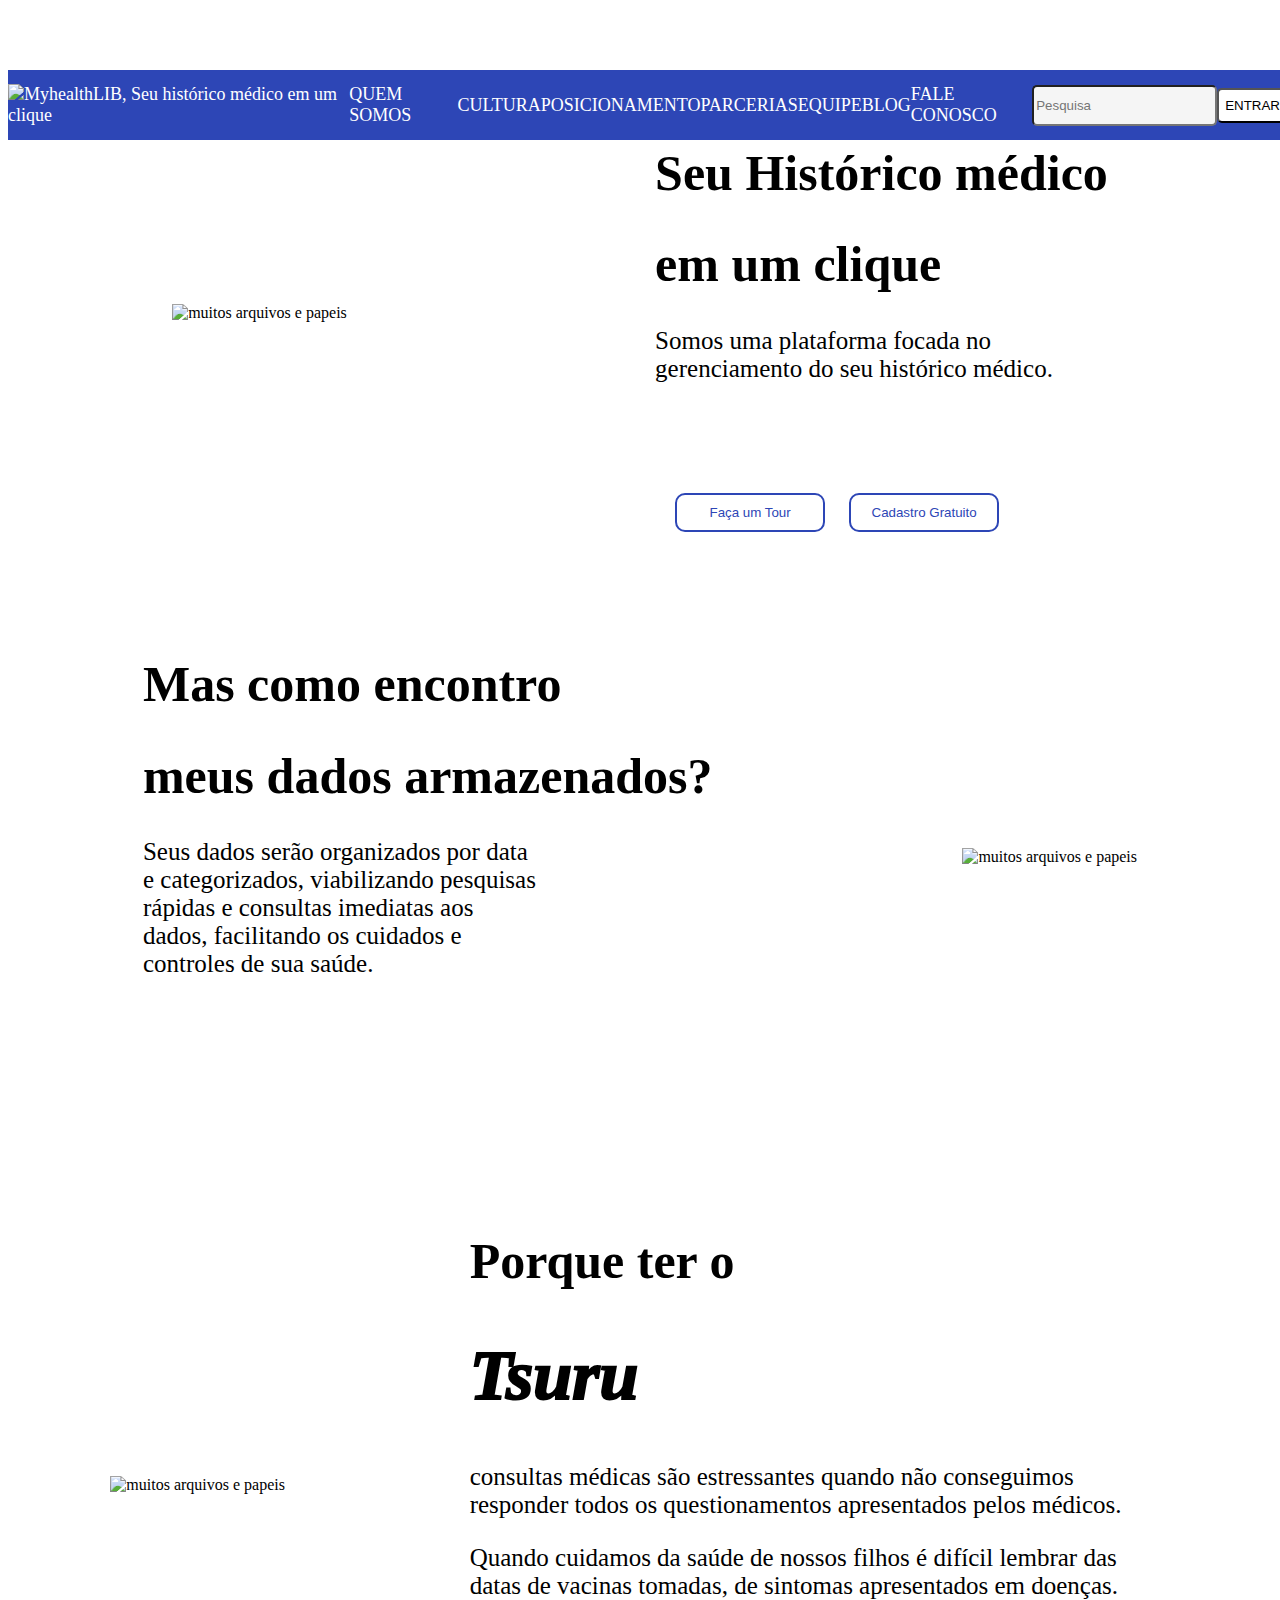
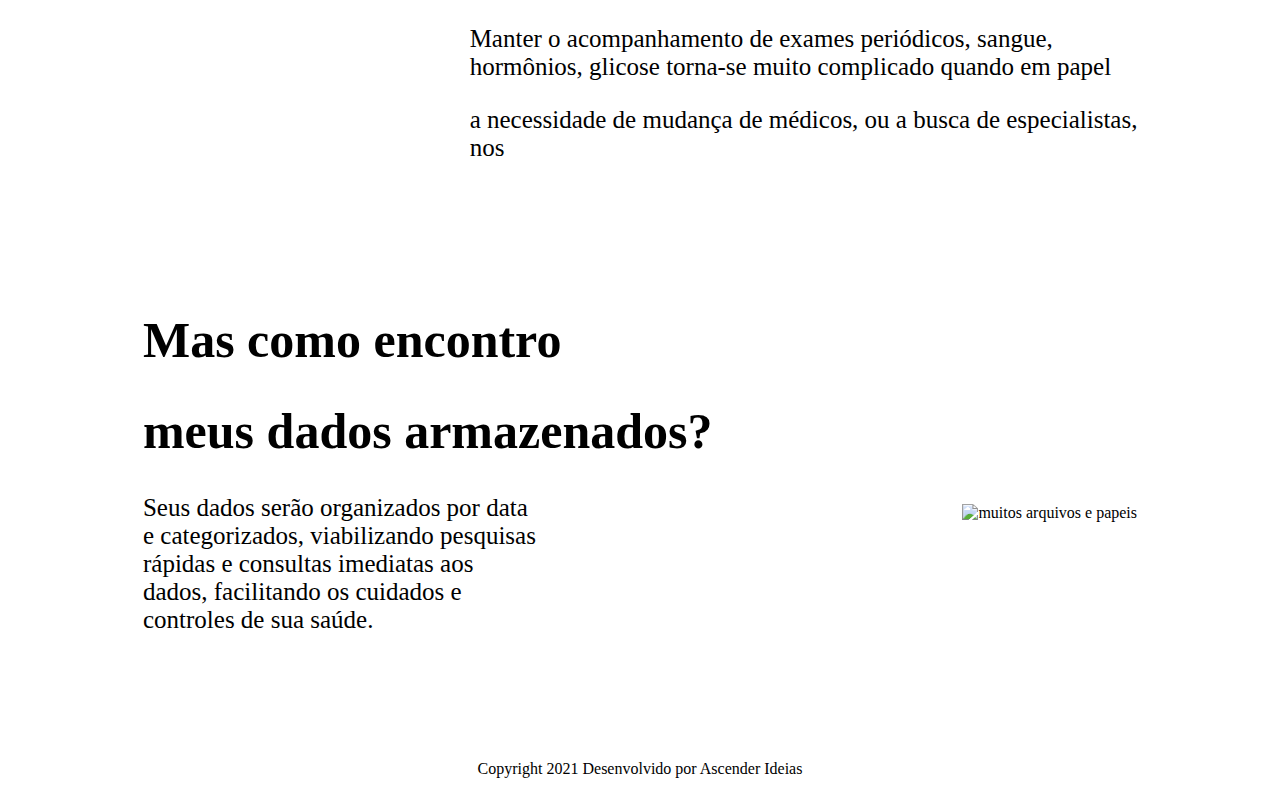
==== index.html @ aa082423 "Atualizando" ====
<!DOCTYPE html>
<html lang="pt-br">
  <head>
    <meta charset="UTF-8" />
    <meta name="viewport" content="width=device-width, initial-scale=1.0" />
    <link rel="stylesheet" href="/Front_End/css/reset.css" />
    <link rel="stylesheet" href="/Front_End/css/styleSite.css" />
    <link rel="preconnect" href="https://fonts.gstatic.com" />
    <link
      rel="shortcut icon"
      href="/Front_End/images/logos/logo_pequena.png"
      type="image/x-icon"
    />
    <title>Liberdade do portifólio médico</title>
  </head>

  <body>
    <section class="barraNav">
      <nav>
        <a id="logo" href="#capa">
          <img
            src="/Front_End/images/logos/MyHealthLIb_pequena_transparente.png"
            alt="MyhealthLIB, Seu histórico médico em um clique"
          />
        </a>
        <a href="#quemSomos">QUEM SOMOS</a>
        <a href="#cultura">CULTURA</a>
        <a href="#posicionamento">POSICIONAMENTO</a>
        <a href="#parcerias">PARCERIAS</a>
        <a href="#menbrosEquipe">EQUIPE</a>
        <a href="#blog">BLOG</a>
        <a href="#faleConosco">FALE CONOSCO</a>
        <input id="find" type="text" placeholder="Pesquisa" />
        <button id="login">ENTRAR</button>
        <div class="menuHamburger">
          <span>.</span>
          <span>.</span>
          <span>.</span>
        </div>
      </nav>
    </section>

    <section class="principal">
      <div class="imageHome">
        <img
          src="/Front_End/images/apresentacao.png"
          alt="muitos arquivos e papeis"
        />
      </div>
      <div class="home">
        <header class="slogan">
          <h1>Seu Histórico médico</h1>
        </header>
        <header class="slogan">
          <h1>em um clique</h1>
        </header>
        <p class="textHome">
          Somos uma plataforma focada no gerenciamento do seu histórico médico.
        </p>
        <button class="botaoAzul">Faça um Tour</button>

        <button class="botaoAzul">Cadastro Gratuito</button>
      </div>
    </section>
    <section class="principal">
      <div>
        <header class="slogan">
          <h1>Mas como encontro</h1>
        </header>
        <header class="slogan">
          <h1>meus dados armazenados?</h1>
        </header>
        <p class="textHome">
          Seus dados serão organizados por data e categorizados, viabilizando
          pesquisas rápidas e consultas imediatas aos dados, facilitando os
          cuidados e controles de sua saúde.
        </p>
      </div>
      <div class="imageHome">
        <img
          src="/Front_End/images/nao_so_armazenamento.png"
          alt="muitos arquivos e papeis"
        />
      </div>
    </section>
    <section class="principal">
      <div class="imageHome">
        <img
          src="/Front_End/images/apresentacao.png"
          alt="muitos arquivos e papeis"
        />
      </div>
      <div class="home">
        <header class="slogan">
          <h1>Porque ter o</h1>
        </header>
        <header class="slogan">
          <h1 id="nomeMarca">Tsuru</h1>
        </header>
        <p class="itensTextHome">
          consultas médicas são estressantes quando não conseguimos responder
          todos os questionamentos apresentados pelos médicos.
        </p>
        <p class="itensTextHome">
          Quando cuidamos da saúde de nossos filhos é difícil lembrar das datas
          de vacinas tomadas, de sintomas apresentados em doenças.
        </p>
        <p class="itensTextHome">
          Manter o acompanhamento de exames periódicos, sangue, hormônios,
          glicose torna-se muito complicado quando em papel
        </p>
        <p class="itensTextHome">
          a necessidade de mudança de médicos, ou a busca de especialistas, nos
        </p>
      </div>
    </section>
    <section class="principal">
      <div>
        <header class="slogan">
          <h1>Mas como encontro</h1>
        </header>
        <header class="slogan">
          <h1>meus dados armazenados?</h1>
        </header>
        <p class="textHome">
          Seus dados serão organizados por data e categorizados, viabilizando
          pesquisas rápidas e consultas imediatas aos dados, facilitando os
          cuidados e controles de sua saúde.
        </p>
      </div>
      <div class="imageHome">
        <img
          src="/Front_End/images/nao_so_armazenamento.png"
          alt="muitos arquivos e papeis"
        />
      </div>
    </section>
    <footer>
      <p>Copyright 2021 Desenvolvido por Ascender Ideias</p>
    </footer>
  </body>
</html>
---- Front_End/css/styleSite.css ----
html {
  scroll-behavior: smooth;
}

body {
  margin-top: 0;
}
nav {
  align-items: center;
  align-content: space-around;
  background-color: #2d46b6;
  display: flex;
  flex-direction: row;
  height: 70px;
  justify-content: space-around;
  margin-bottom: 5px;
  position: fixed;
  width: 100%;
}

nav a {
  color: white;
  font-size: large;
  text-decoration: none;
}

nav button {
  background-color: white;
  width: auto;
  border-radius: 5px;
  height: 35px;
}

nav input {
  background-color: whitesmoke;
  border-radius: 5px;
  height: 35px;
}

nav img {
  height: 45px;
}

nav a:hover {
  color: #fffb03;
  justify-content: space-between;
}

.imageHome img {
  margin-top: 15px;
  height: 500px;
}
span {
  width: 100%;
  height: 8px;
  border-radius: 10px;
  background-color: #fffb03;
}

nav div {
  display: flex;
  flex-direction: column;
  justify-content: space-around;
  padding: 20px;
  width: 50px;
}

.barraNav {
  margin-top: 0px;
}

.menuHamburger {
  display: none;
}

@media (max-width: 768px) {
  .menuHamburger {
    display: flex;
  }

  nav a,
  button {
    display: none;
  }

  nav {
    margin: 0;
    justify-content: flex-end;
  }
}

.principal {
  align-items: center;
  margin-top: 70px;
  display: flex;
  border-color: solid 5px green;
  padding: 10px;
  flex-wrap: wrap;
  justify-content: space-around;
}

#nomeMarca {
  font-weight: 1000;
  font-size: 70px;
  font-style: italic;
}

.home {
  border-color: red solid 20px;
  margin-top: 30px;
}

.slogan h1 {
  font-size: 50px;
  font-weight: bolder;
}

.textHome {
  margin-top: 25px;
  margin-bottom: 100px;
  font-size: 25px;
  font-weight: 100;
  max-width: 400px;
}
.itensTextHome {
  margin-top: 25px;
  margin-bottom: 25px;
  font-size: 25px;
  font-weight: 100;
  max-width: 700px;
}

.botaoAzul {
  background-color: white;
  border-radius: 10px;
  border: 2px solid #2d46b6;
  color: #2d46b6;
  height: auto;
  min-width: 150px;
  margin-top: 10px;
  margin-left: 20px;
  padding: 10px;
}

.botaoAzul:hover {
  background-color: #2d46b6;
  color: white;
}

footer {
  margin-top: 10px;
  text-align: center;
  margin-bottom: 20px;
}
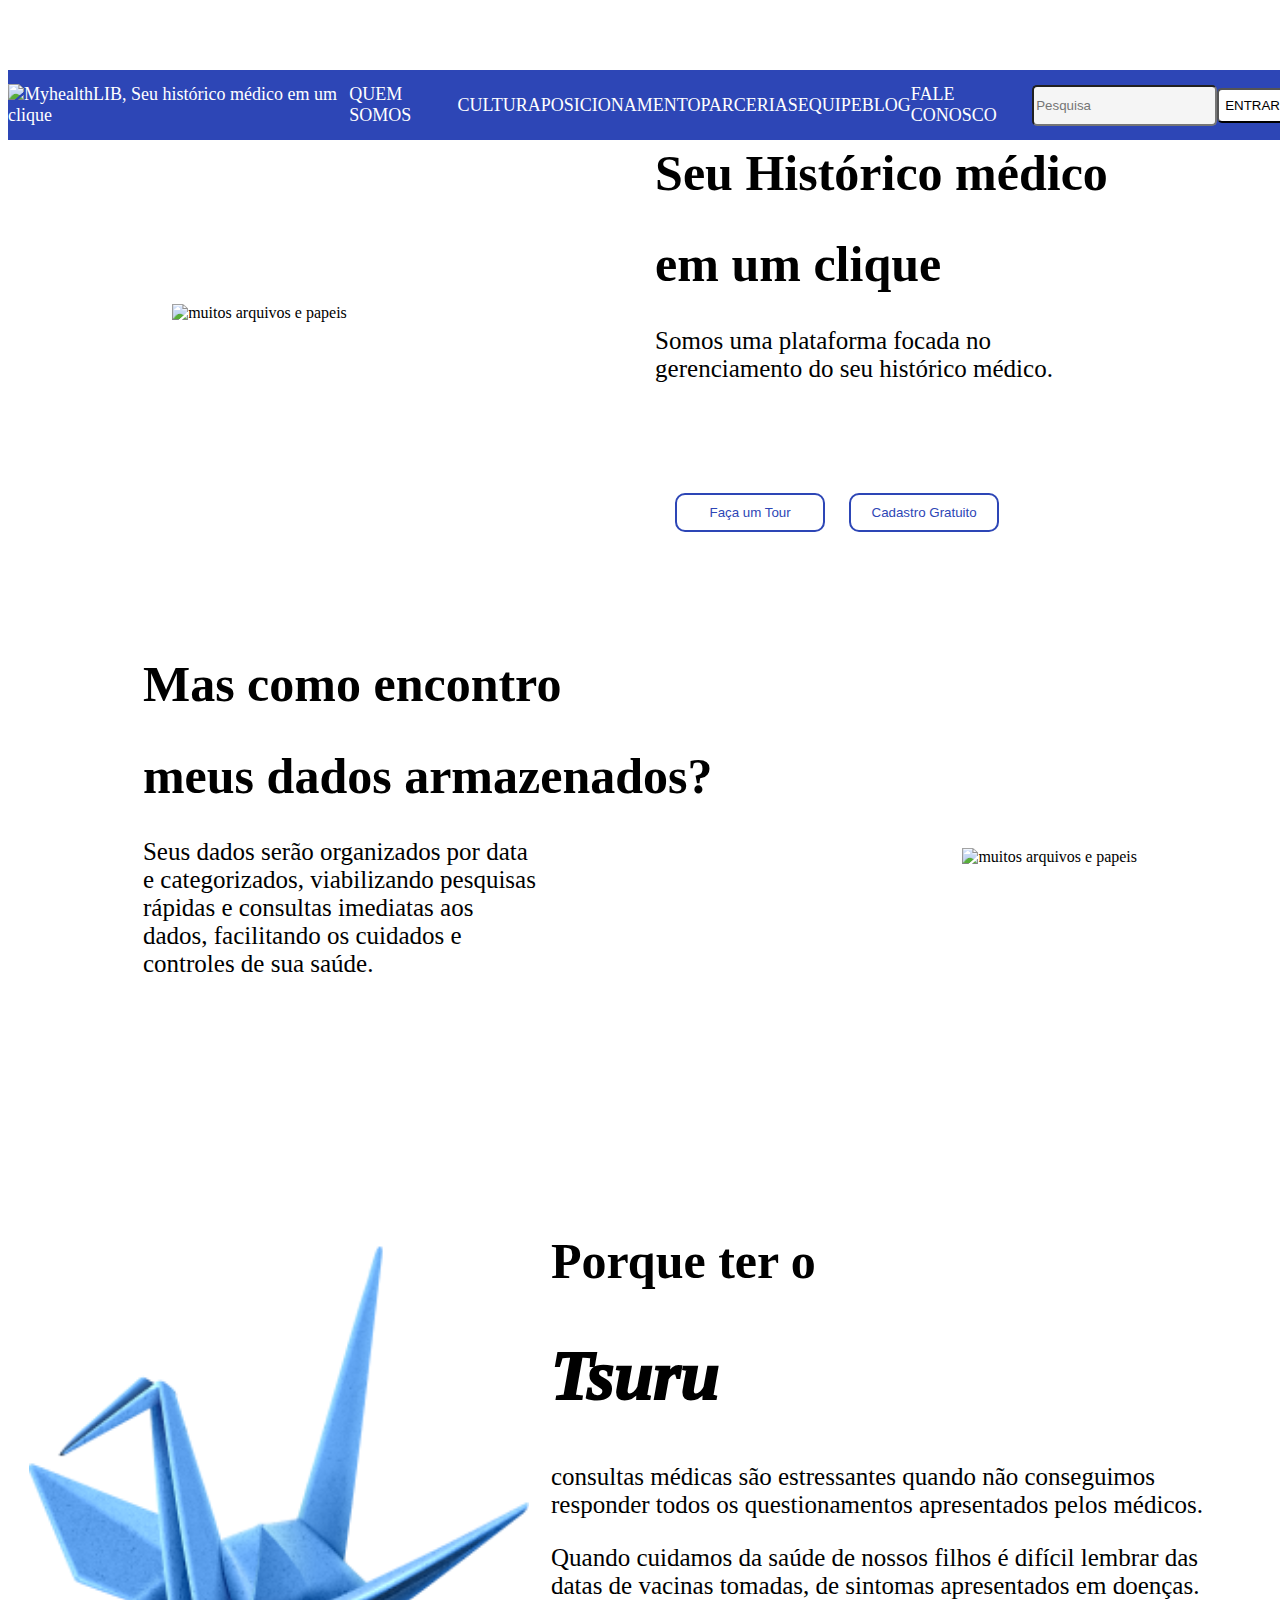
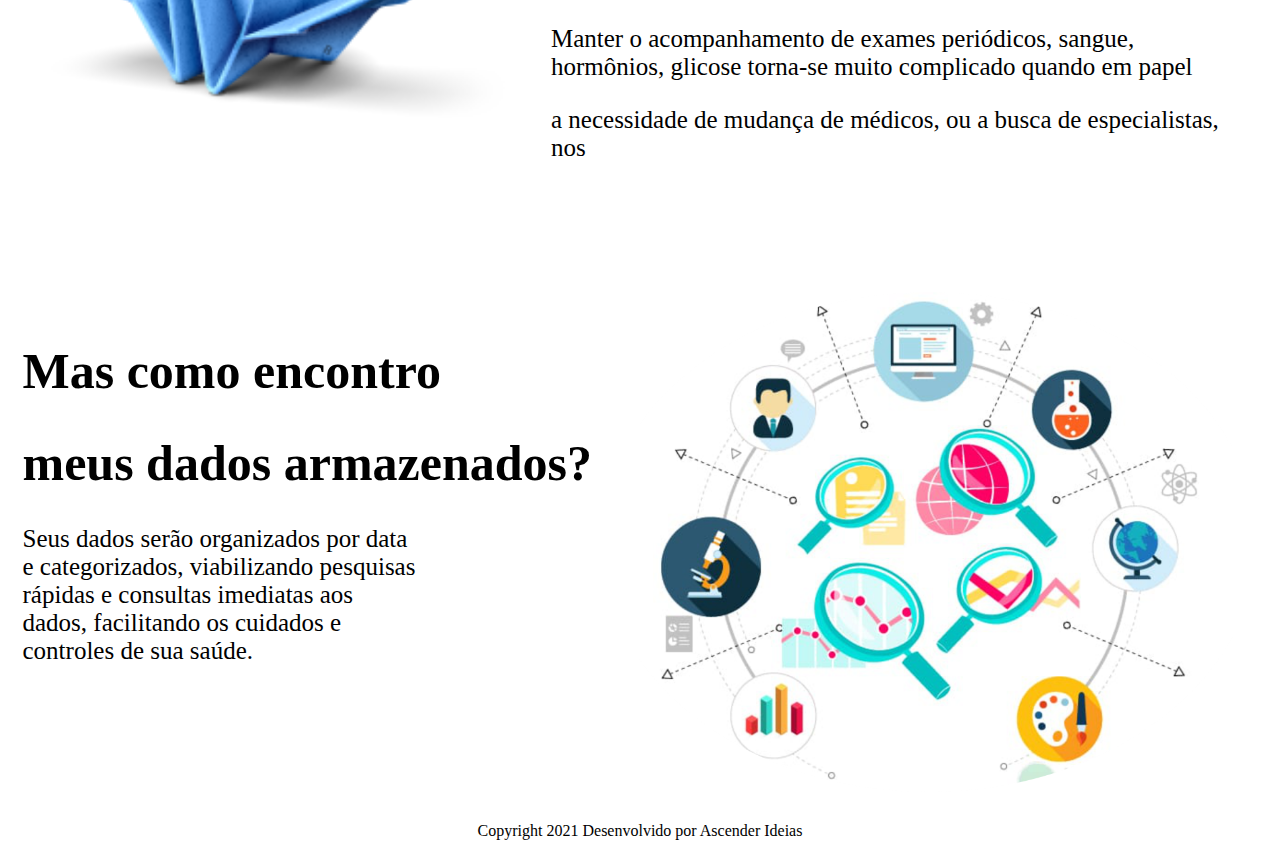
==== commit e0fcc7e9: "imagens  da home" ====
--- a/index.html
+++ b/index.html
@@ -85,10 +85,7 @@
     </section>
     <section class="principal">
       <div class="imageHome">
-        <img
-          src="/Front_End/images/apresentacao.png"
-          alt="muitos arquivos e papeis"
-        />
+        <img src="/Front_End/images/tsuru.png" alt="muitos arquivos e papeis" />
       </div>
       <div class="home">
         <header class="slogan">
@@ -130,7 +127,7 @@
       </div>
       <div class="imageHome">
         <img
-          src="/Front_End/images/nao_so_armazenamento.png"
+          src="/Front_End/images/pesquisa.png"
           alt="muitos arquivos e papeis"
         />
       </div>
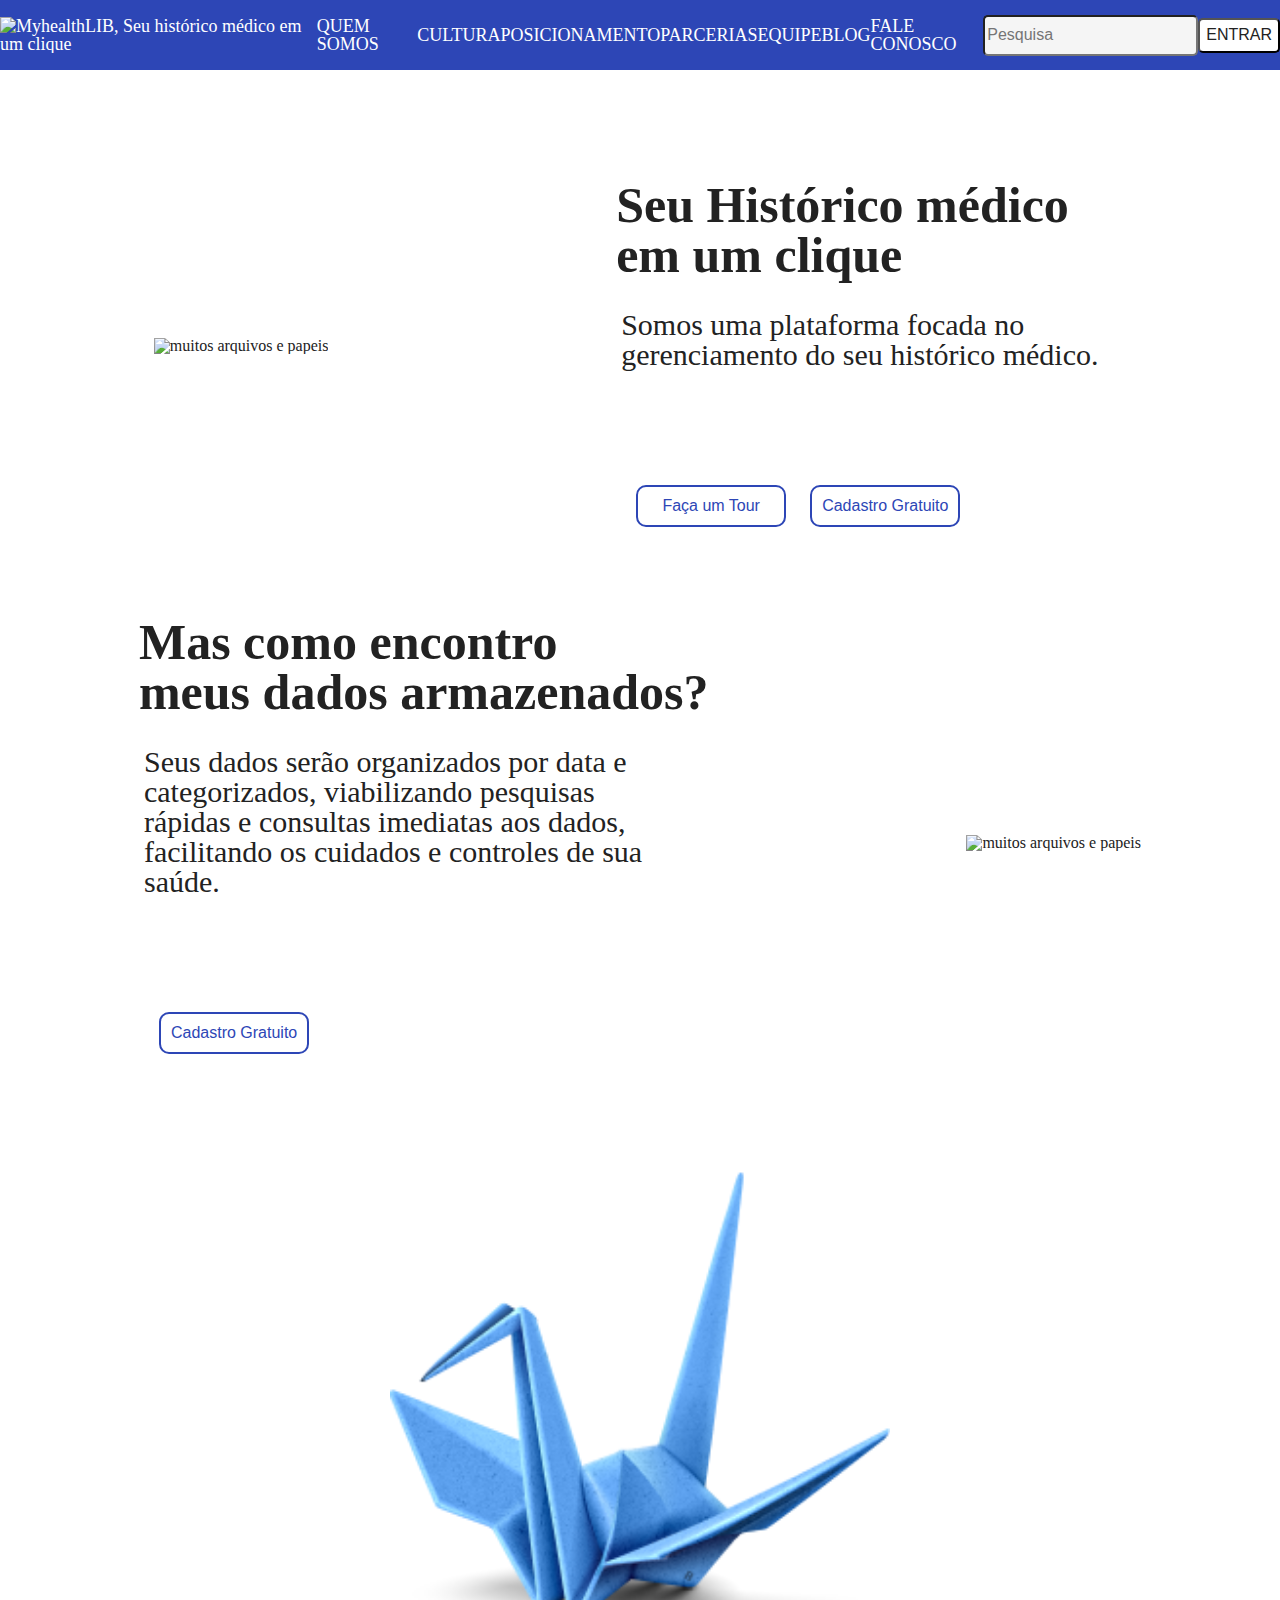
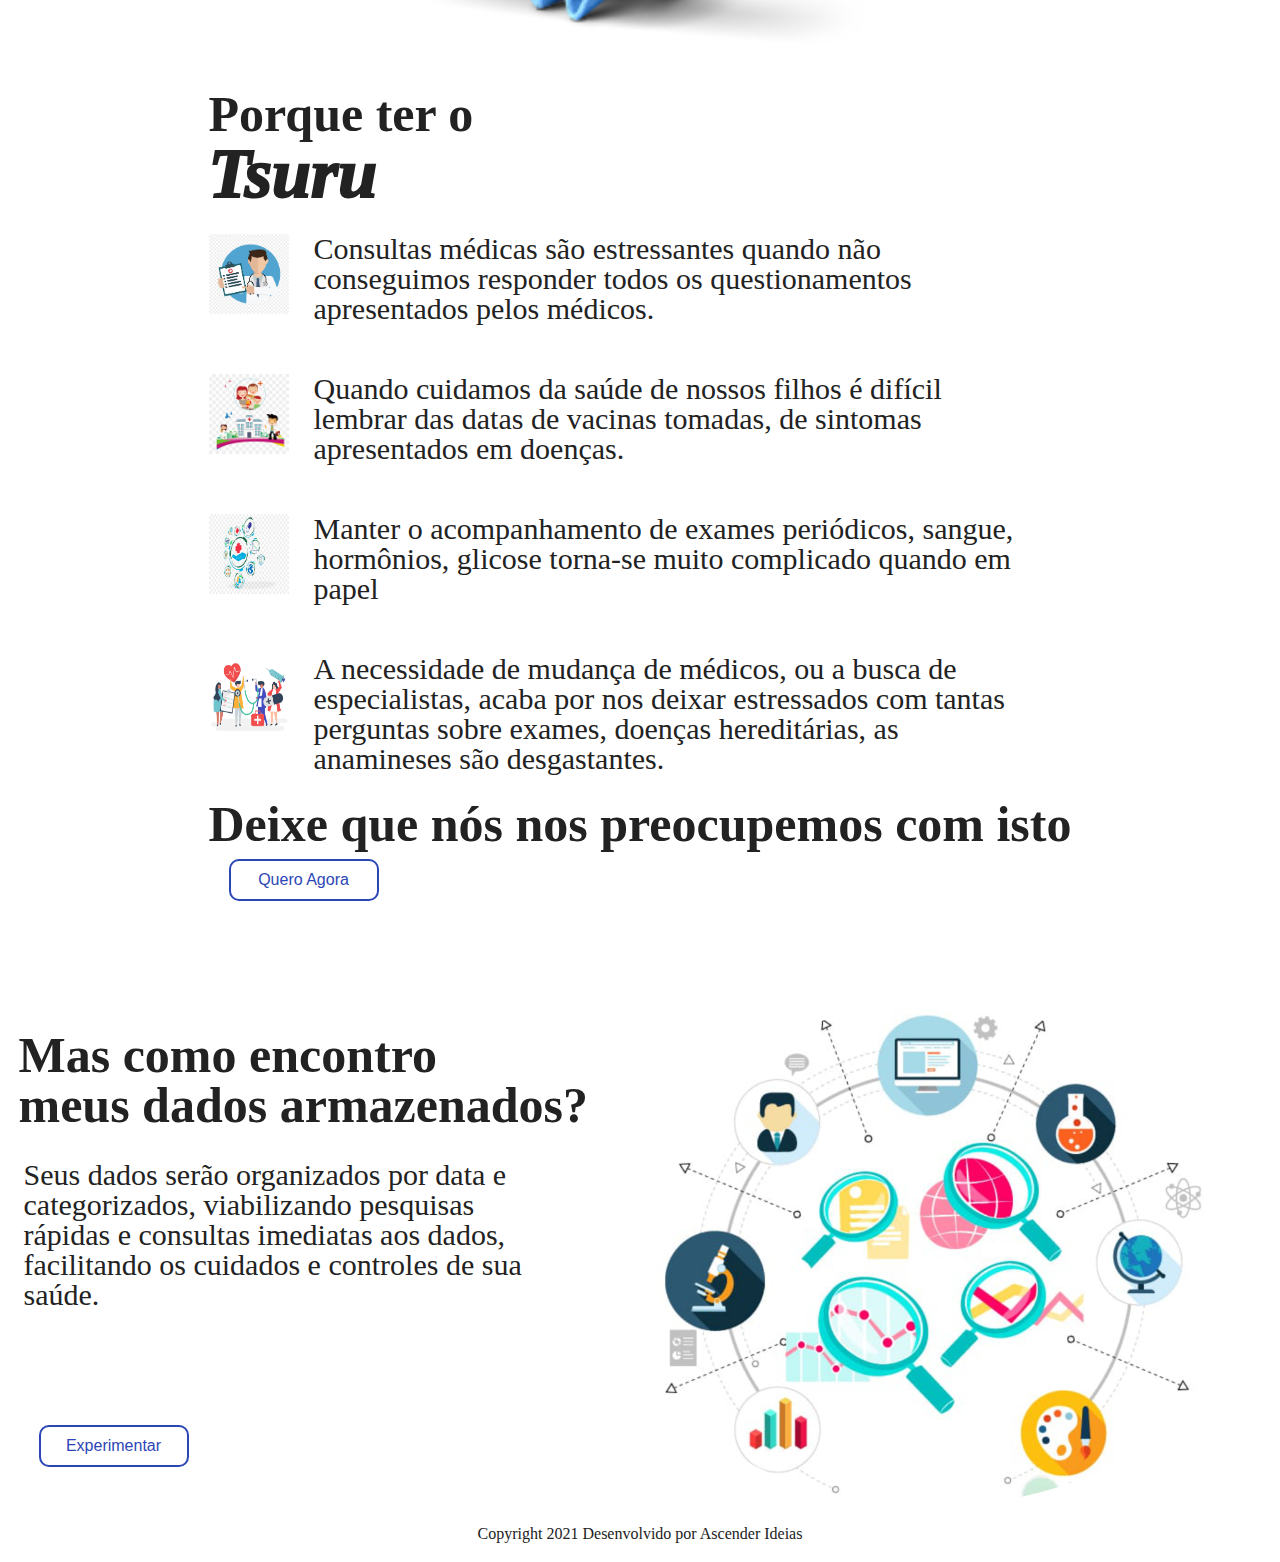
==== commit 0ee7332f: "Colocando  outras sesões" ====
--- a/index.html
+++ b/index.html
@@ -33,9 +33,9 @@
         <input id="find" type="text" placeholder="Pesquisa" />
         <button id="login">ENTRAR</button>
         <div class="menuHamburger">
-          <span>.</span>
-          <span>.</span>
-          <span>.</span>
+          <span class="hamburger">.</span>
+          <span class="hamburger">.</span>
+          <span class="hamburger">.</span>
         </div>
       </nav>
     </section>
@@ -75,6 +75,7 @@
           pesquisas rápidas e consultas imediatas aos dados, facilitando os
           cuidados e controles de sua saúde.
         </p>
+        <button class="botaoAzul">Cadastro Gratuito</button>
       </div>
       <div class="imageHome">
         <img
@@ -94,21 +95,40 @@
         <header class="slogan">
           <h1 id="nomeMarca">Tsuru</h1>
         </header>
-        <p class="itensTextHome">
-          consultas médicas são estressantes quando não conseguimos responder
-          todos os questionamentos apresentados pelos médicos.
-        </p>
-        <p class="itensTextHome">
-          Quando cuidamos da saúde de nossos filhos é difícil lembrar das datas
-          de vacinas tomadas, de sintomas apresentados em doenças.
-        </p>
-        <p class="itensTextHome">
-          Manter o acompanhamento de exames periódicos, sangue, hormônios,
-          glicose torna-se muito complicado quando em papel
-        </p>
-        <p class="itensTextHome">
-          a necessidade de mudança de médicos, ou a busca de especialistas, nos
-        </p>
+        <div class="itensHome">
+          <img src="/Front_End/images/medico1.png" alt="Consultas" />
+          <p class="itensTextHome">
+            Consultas médicas são estressantes quando não conseguimos responder
+            todos os questionamentos apresentados pelos médicos.
+          </p>
+        </div>
+        <div class="itensHome">
+          <img src="/Front_End/images/familia.png" alt="Dependentes" />
+
+          <p class="itensTextHome">
+            Quando cuidamos da saúde de nossos filhos é difícil lembrar das
+            datas de vacinas tomadas, de sintomas apresentados em doenças.
+          </p>
+        </div>
+        <div class="itensHome">
+          <img src="/Front_End/images/exames.jpg" alt="Periódicos" />
+          <p class="itensTextHome">
+            Manter o acompanhamento de exames periódicos, sangue, hormônios,
+            glicose torna-se muito complicado quando em papel
+          </p>
+        </div>
+        <div class="itensHome">
+          <img src="/Front_End/images/estress.jpg" alt="Especialistas" />
+          <p class="itensTextHome">
+            A necessidade de mudança de médicos, ou a busca de especialistas,
+            acaba por nos deixar estressados com tantas perguntas sobre exames,
+            doenças hereditárias, as anamineses são desgastantes.
+          </p>
+        </div>
+        <header class="slogan">
+          <h1 class="slogan">Deixe que nós nos preocupemos com isto</h1>
+        </header>
+        <button class="botaoAzul">Quero Agora</button>
       </div>
     </section>
     <section class="principal">
@@ -124,6 +144,7 @@
           pesquisas rápidas e consultas imediatas aos dados, facilitando os
           cuidados e controles de sua saúde.
         </p>
+        <button class="botaoAzul">Experimentar</button>
       </div>
       <div class="imageHome">
         <img
--- a/Front_End/css/styleSite.css
+++ b/Front_End/css/styleSite.css
@@ -5,6 +5,7 @@
 body {
   margin-top: 0;
 }
+
 nav {
   align-items: center;
   align-content: space-around;
@@ -14,7 +15,7 @@
   height: 70px;
   justify-content: space-around;
   margin-bottom: 5px;
-  position: fixed;
+  /* position: fixed; */
   width: 100%;
 }
 
@@ -50,7 +51,7 @@
   margin-top: 15px;
   height: 500px;
 }
-span {
+.hamburger span {
   width: 100%;
   height: 8px;
   border-radius: 10px;
@@ -86,6 +87,7 @@
   nav {
     margin: 0;
     justify-content: flex-end;
+    position: absolute;
   }
 }
 
@@ -118,14 +120,27 @@
 .textHome {
   margin-top: 25px;
   margin-bottom: 100px;
-  font-size: 25px;
+  font-size: 30px;
   font-weight: 100;
-  max-width: 400px;
+  max-width: 500px;
+  padding: 5px;
+}
+.itensHome {
+  display: flex;
+  flex-direction: row;
+}
+
+.itensHome img {
+  margin-top: 25px;
+  height: 80px;
+  width: 80px;
 }
 .itensTextHome {
+  align-content: center;
   margin-top: 25px;
   margin-bottom: 25px;
-  font-size: 25px;
+  margin-left: 25px;
+  font-size: 30px;
   font-weight: 100;
   max-width: 700px;
 }
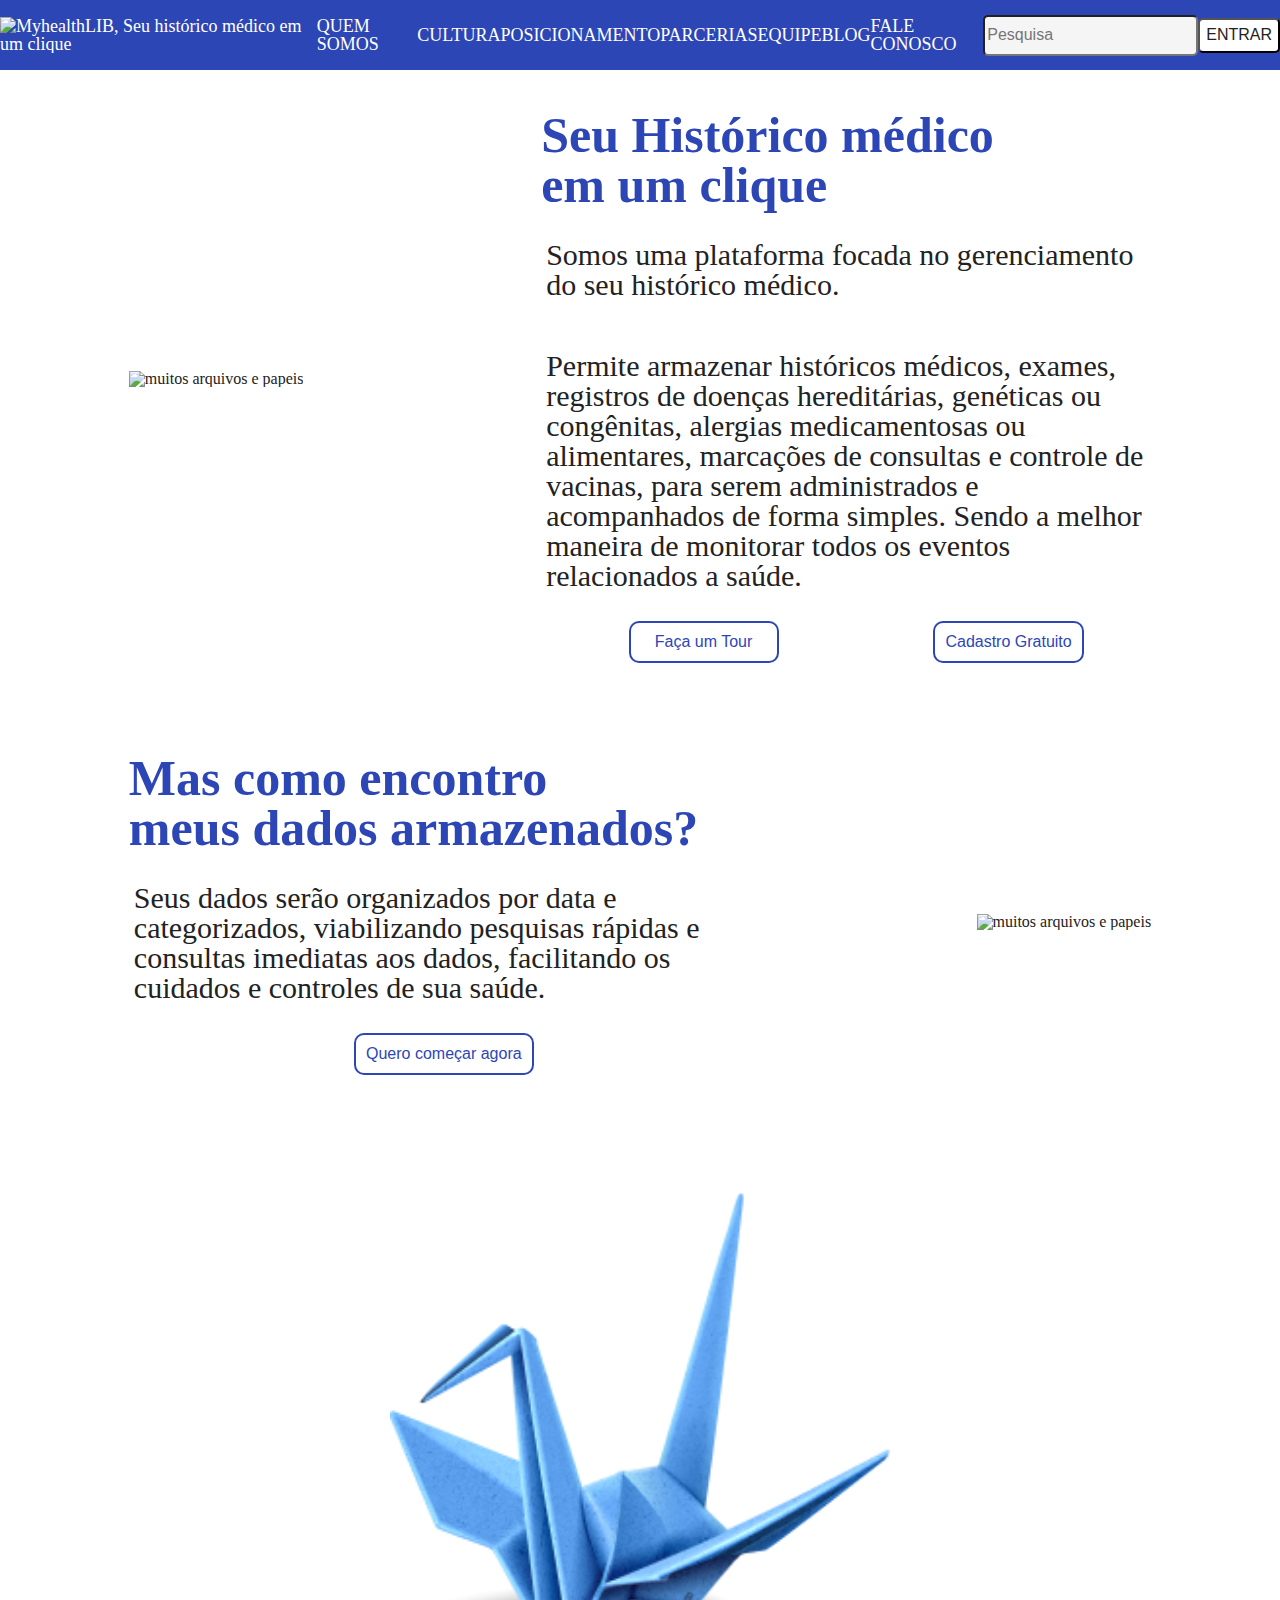
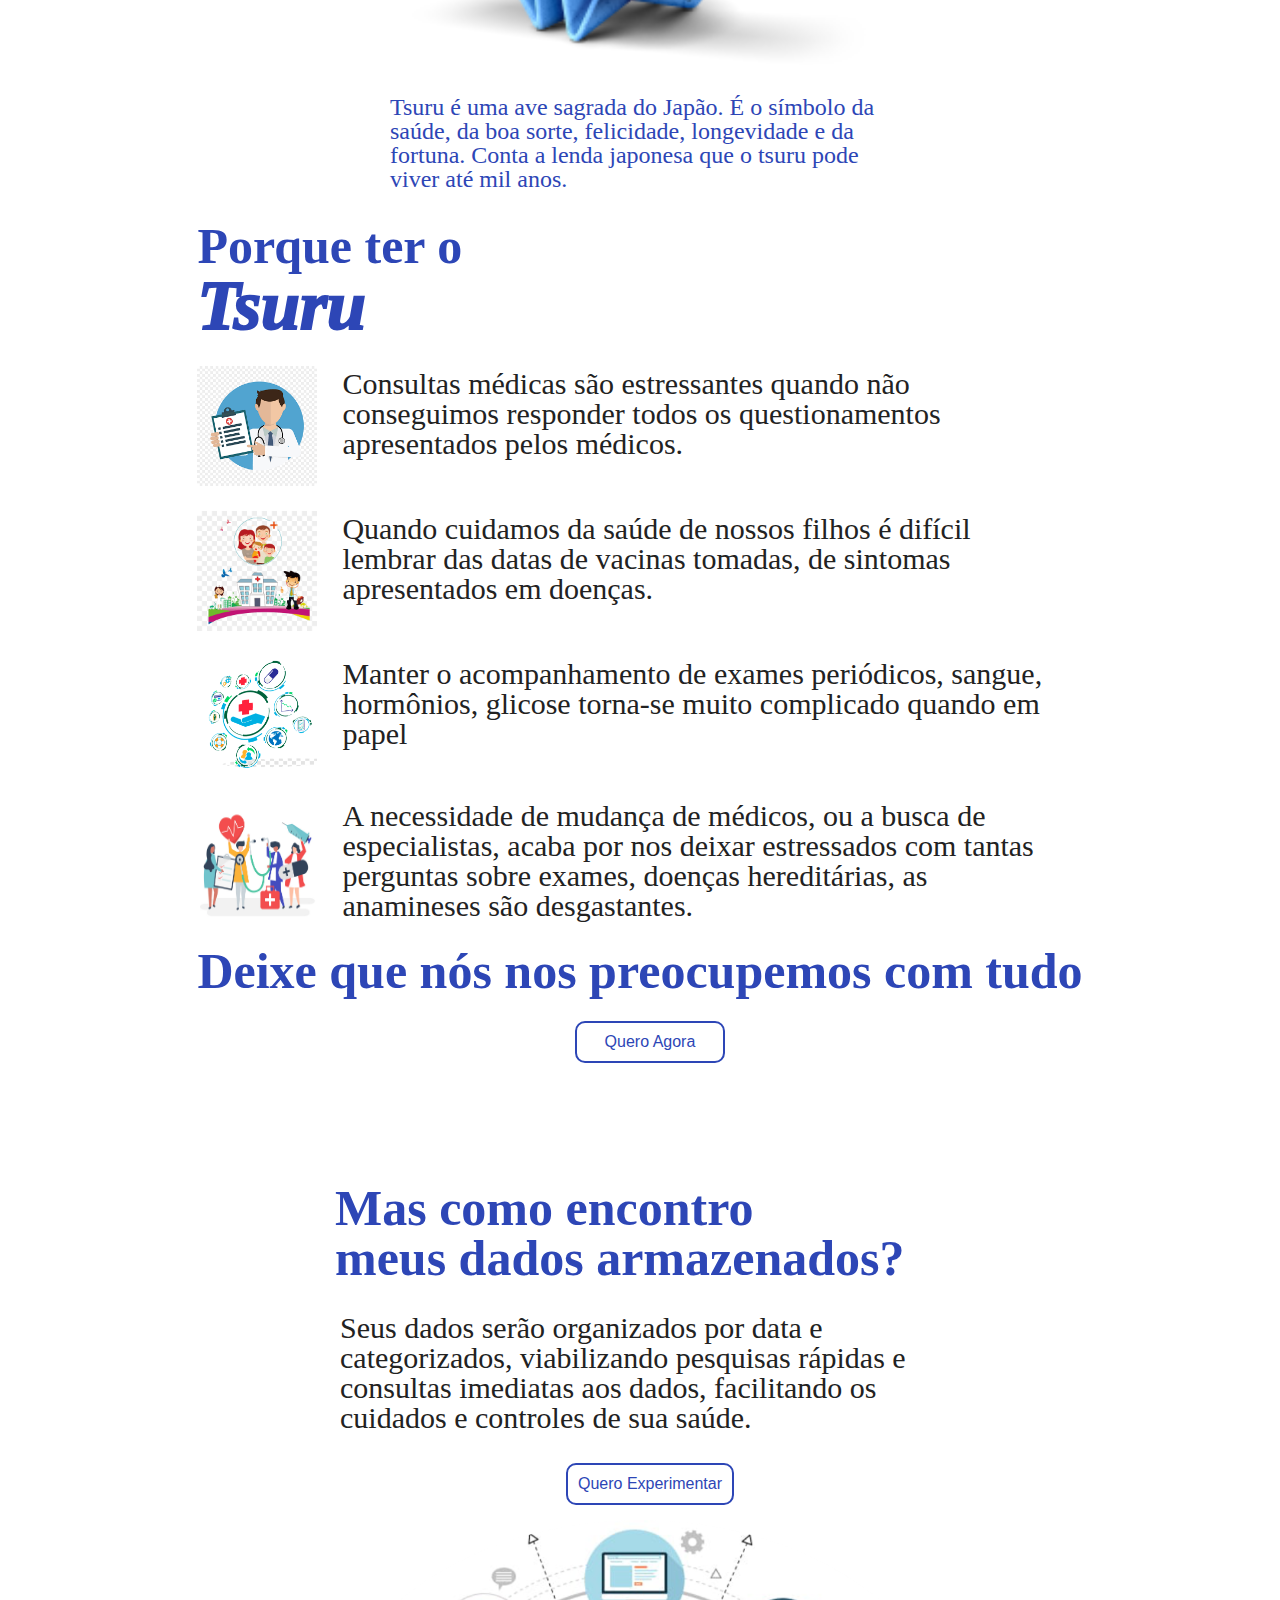
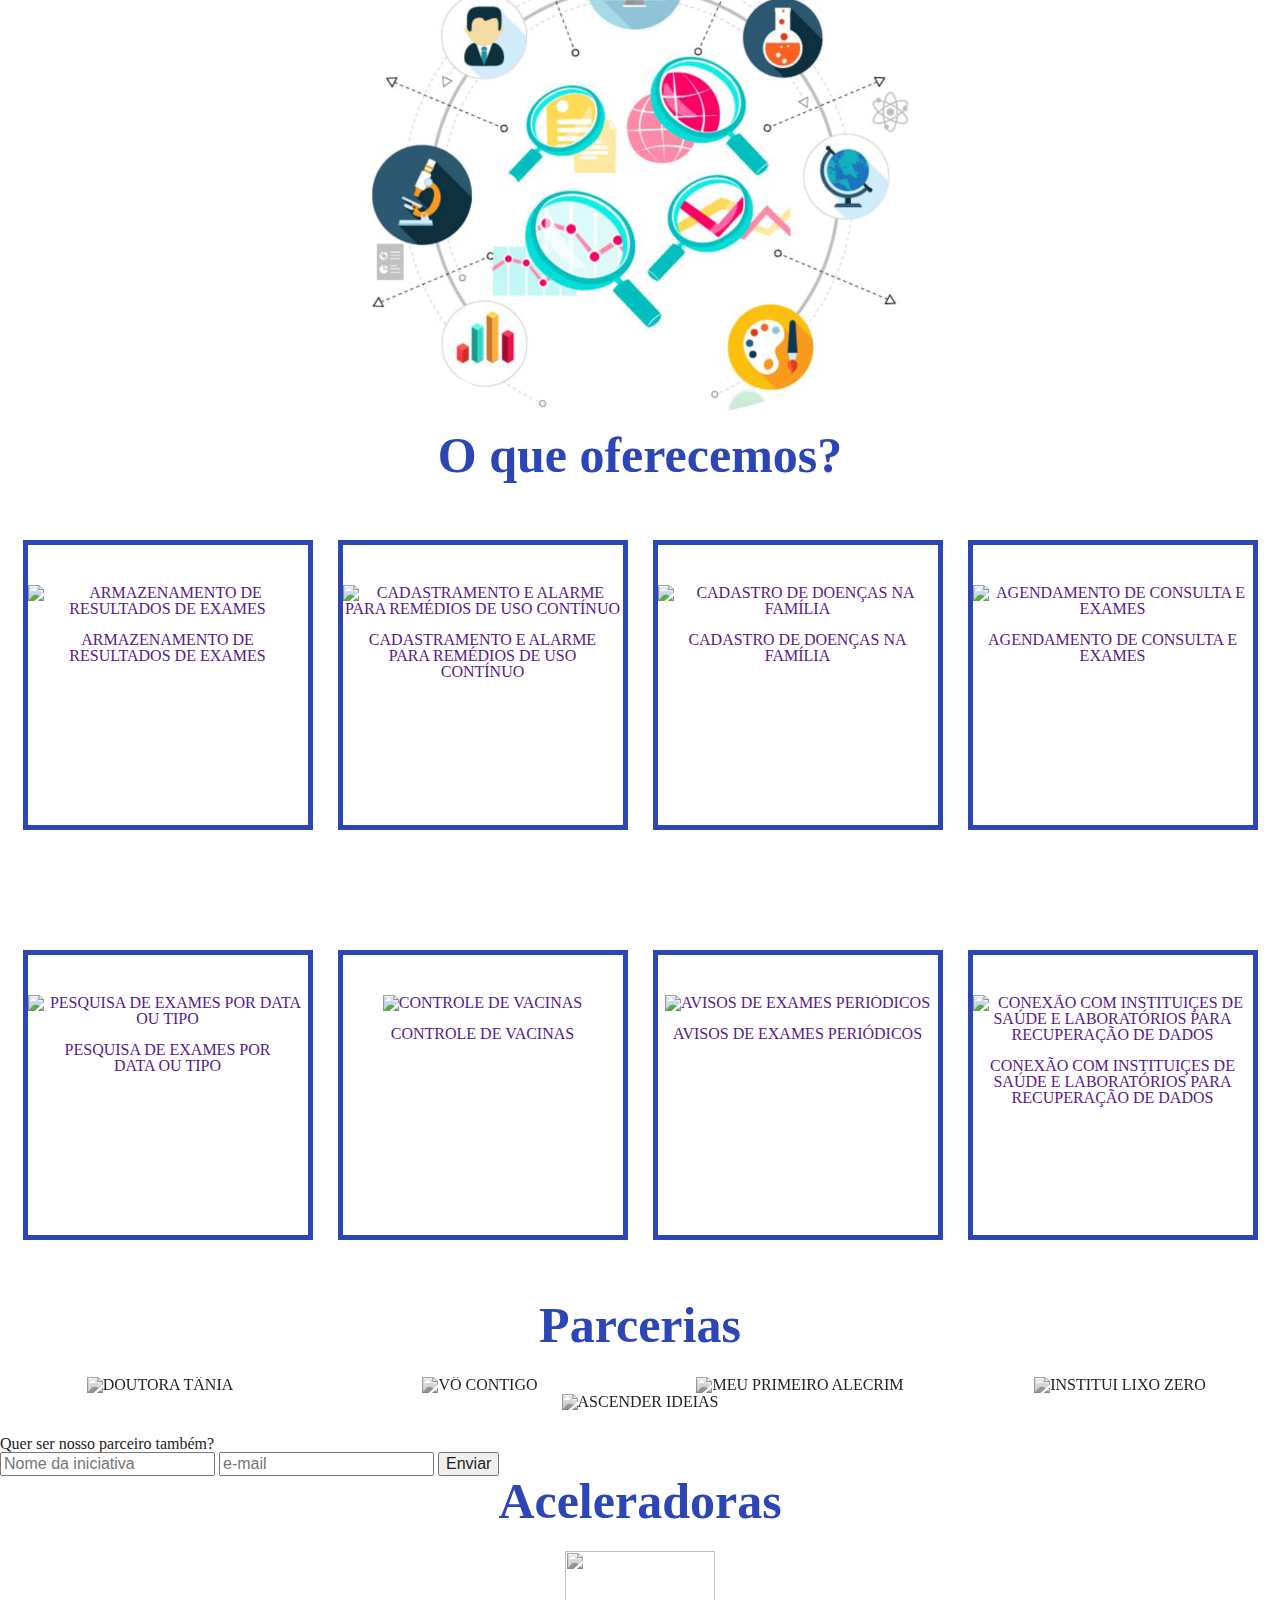
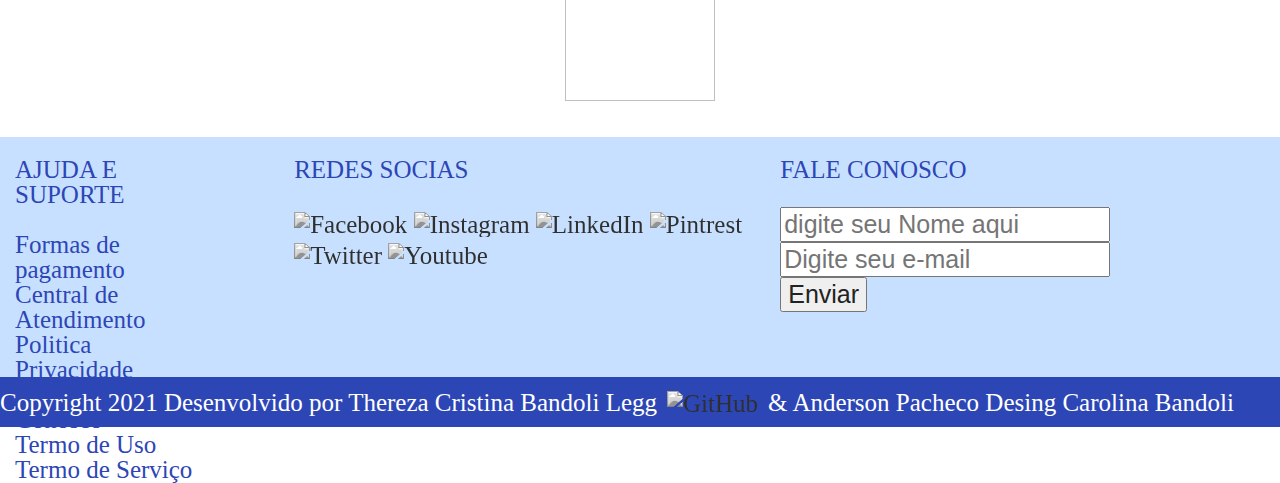
==== commit a3a3738d: "Definindo as funcionaliddes oferecidas" ====
--- a/index.html
+++ b/index.html
@@ -3,47 +3,55 @@
   <head>
     <meta charset="UTF-8" />
     <meta name="viewport" content="width=device-width, initial-scale=1.0" />
-    <link rel="stylesheet" href="/Front_End/css/reset.css" />
-    <link rel="stylesheet" href="/Front_End/css/styleSite.css" />
+    <link rel="stylesheet" href="Front_End/css/reset.css" />
+    <link rel="stylesheet" href="Front_End/css/styleSite.css" />
     <link rel="preconnect" href="https://fonts.gstatic.com" />
     <link
+      href="https://fonts.googleapis.com/css2? family = PT + Sans & display = swap"
+      rel="folha de estilo"
+    />
+    <link
       rel="shortcut icon"
-      href="/Front_End/images/logos/logo_pequena.png"
+      href="Front_End/images/logos/logo_pequena.png"
       type="image/x-icon"
     />
     <title>Liberdade do portifólio médico</title>
   </head>
 
   <body>
-    <section class="barraNav">
-      <nav>
-        <a id="logo" href="#capa">
-          <img
-            src="/Front_End/images/logos/MyHealthLIb_pequena_transparente.png"
-            alt="MyhealthLIB, Seu histórico médico em um clique"
-          />
-        </a>
-        <a href="#quemSomos">QUEM SOMOS</a>
-        <a href="#cultura">CULTURA</a>
-        <a href="#posicionamento">POSICIONAMENTO</a>
-        <a href="#parcerias">PARCERIAS</a>
-        <a href="#menbrosEquipe">EQUIPE</a>
-        <a href="#blog">BLOG</a>
-        <a href="#faleConosco">FALE CONOSCO</a>
-        <input id="find" type="text" placeholder="Pesquisa" />
-        <button id="login">ENTRAR</button>
-        <div class="menuHamburger">
-          <span class="hamburger">.</span>
-          <span class="hamburger">.</span>
-          <span class="hamburger">.</span>
-        </div>
-      </nav>
-    </section>
+    <!-- <section class="barraNav"> -->
+    <nav>
+      <a id="logo" href="#capa">
+        <img
+          src="Front_End/images/logos/logo_pequena.png"
+          alt="MyhealthLIB, Seu histórico médico em um clique"
+        />
+      </a>
+      <a href="/Front_End/html/quemSomos.html" target="_blank">QUEM SOMOS</a>
+      <a href="/Front_End/html/cultura.html" target="_blank">CULTURA</a>
+      <a href="/Front_End/html/posicionamento.html" target="_blank"
+        >POSICIONAMENTO</a
+      >
+      <a href="#parcerias">PARCERIAS</a>
+      <a href="/Front_End/html/quemSomos.html/#membrosEquipe" target="_blank"
+        >EQUIPE</a
+      >
+      <a href="/Front_End/html/">BLOG</a>
+      <a href="#faleConosco">FALE CONOSCO</a>
+      <input id="find" type="text" placeholder="Pesquisa" />
+      <button id="login">ENTRAR</button>
+      <div class="menuHamburger">
+        <span class="hamburger">.</span>
+        <span class="hamburger">.</span>
+        <span class="hamburger">.</span>
+      </div>
+    </nav>
+    <!-- </section> -->
 
     <section class="principal">
       <div class="imageHome">
         <img
-          src="/Front_End/images/apresentacao.png"
+          src="Front_End/images/apresentacao.png"
           alt="muitos arquivos e papeis"
         />
       </div>
@@ -57,9 +65,18 @@
         <p class="textHome">
           Somos uma plataforma focada no gerenciamento do seu histórico médico.
         </p>
-        <button class="botaoAzul">Faça um Tour</button>
-
-        <button class="botaoAzul">Cadastro Gratuito</button>
+        <br />
+        <p class="textHome">
+          Permite armazenar históricos médicos, exames, registros de doenças
+          hereditárias, genéticas ou congênitas, alergias medicamentosas ou
+          alimentares, marcações de consultas e controle de vacinas, para serem
+          administrados e acompanhados de forma simples. Sendo a melhor maneira
+          de monitorar todos os eventos relacionados a saúde.
+        </p>
+        <div class="botoes">
+          <button class="botaoAzul">Faça um Tour</button>
+          <button class="botaoAzul">Cadastro Gratuito</button>
+        </div>
       </div>
     </section>
     <section class="principal">
@@ -75,18 +92,25 @@
           pesquisas rápidas e consultas imediatas aos dados, facilitando os
           cuidados e controles de sua saúde.
         </p>
-        <button class="botaoAzul">Cadastro Gratuito</button>
+        <div class="botoes">
+          <button class="botaoAzul">Quero começar agora</button>
+        </div>
       </div>
       <div class="imageHome">
         <img
-          src="/Front_End/images/nao_so_armazenamento.png"
+          src="Front_End/images/nao_so_armazenamento.png"
           alt="muitos arquivos e papeis"
         />
       </div>
     </section>
     <section class="principal">
       <div class="imageHome">
-        <img src="/Front_End/images/tsuru.png" alt="muitos arquivos e papeis" />
+        <img src="Front_End/images/tsuru.png" alt="muitos arquivos e papeis" />
+        <p>
+          Tsuru é uma ave sagrada do Japão. É o símbolo da saúde, da boa sorte,
+          felicidade, longevidade e da fortuna. Conta a lenda japonesa que o
+          tsuru pode viver até mil anos.
+        </p>
       </div>
       <div class="home">
         <header class="slogan">
@@ -96,14 +120,14 @@
           <h1 id="nomeMarca">Tsuru</h1>
         </header>
         <div class="itensHome">
-          <img src="/Front_End/images/medico1.png" alt="Consultas" />
+          <img src="Front_End/images/medico1.png" alt="Consultas" />
           <p class="itensTextHome">
             Consultas médicas são estressantes quando não conseguimos responder
             todos os questionamentos apresentados pelos médicos.
           </p>
         </div>
         <div class="itensHome">
-          <img src="/Front_End/images/familia.png" alt="Dependentes" />
+          <img src="Front_End/images/familia.png" alt="Dependentes" />
 
           <p class="itensTextHome">
             Quando cuidamos da saúde de nossos filhos é difícil lembrar das
@@ -111,14 +135,14 @@
           </p>
         </div>
         <div class="itensHome">
-          <img src="/Front_End/images/exames.jpg" alt="Periódicos" />
+          <img src="Front_End/images/exames.png" alt="Periódicos" />
           <p class="itensTextHome">
             Manter o acompanhamento de exames periódicos, sangue, hormônios,
             glicose torna-se muito complicado quando em papel
           </p>
         </div>
         <div class="itensHome">
-          <img src="/Front_End/images/estress.jpg" alt="Especialistas" />
+          <img src="Front_End/images/estress.jpg" alt="Especialistas" />
           <p class="itensTextHome">
             A necessidade de mudança de médicos, ou a busca de especialistas,
             acaba por nos deixar estressados com tantas perguntas sobre exames,
@@ -126,13 +150,15 @@
           </p>
         </div>
         <header class="slogan">
-          <h1 class="slogan">Deixe que nós nos preocupemos com isto</h1>
-        </header>
-        <button class="botaoAzul">Quero Agora</button>
+          <h1 class="slogan">Deixe que nós nos preocupemos com tudo</h1>
+        </header>
+        <div class="botoes">
+          <button class="botaoAzul">Quero Agora</button>
+        </div>
       </div>
     </section>
     <section class="principal">
-      <div>
+      <div class="home">
         <header class="slogan">
           <h1>Mas como encontro</h1>
         </header>
@@ -144,17 +170,200 @@
           pesquisas rápidas e consultas imediatas aos dados, facilitando os
           cuidados e controles de sua saúde.
         </p>
-        <button class="botaoAzul">Experimentar</button>
+        <div class="botoes">
+          <button class="botaoAzul">Quero Experimentar</button>
+        </div>
       </div>
       <div class="imageHome">
         <img
-          src="/Front_End/images/pesquisa.png"
+          src="Front_End/images/pesquisa.png"
           alt="muitos arquivos e papeis"
         />
       </div>
     </section>
-    <footer>
-      <p>Copyright 2021 Desenvolvido por Ascender Ideias</p>
+    <header class="slogan">
+      <h1 style="text-align: center">O que oferecemos?</h1>
+    </header>
+    <section class="funcionalidades">
+      <div>
+        <a href="">
+          <img
+            src="Front_End/images/navegacao/icones/Armazena.png"
+            alt="ARMAZENAMENTO DE RESULTADOS DE EXAMES"
+          />
+
+          <p>ARMAZENAMENTO DE RESULTADOS DE EXAMES</p>
+        </a>
+      </div>
+      <div>
+        <a href="">
+          <img
+            src="Front_End/images/navegacao/icones/medicamento.png"
+            alt="CADASTRAMENTO E ALARME PARA REMÉDIOS DE USO CONTÍNUO "
+          />
+          <p>CADASTRAMENTO E ALARME PARA REMÉDIOS DE USO CONTÍNUO</p>
+        </a>
+      </div>
+      <div>
+        <a href="">
+          <img
+            src="Front_End/images/navegacao/icones/cadastroDoenca.png"
+            alt="CADASTRO DE DOENÇAS NA FAMÍLIA "
+          />
+          <p>CADASTRO DE DOENÇAS NA FAMÍLIA</p>
+        </a>
+      </div>
+      <div>
+        <a href="">
+          <img
+            src="Front_End/images/navegacao/icones/agendamento.png"
+            alt="AGENDAMENTO DE CONSULTA E EXAMES "
+          />
+          <p>AGENDAMENTO DE CONSULTA E EXAMES</p>
+        </a>
+      </div>
+    </section>
+    <section class="funcionalidades">
+      <div>
+        <a href="">
+          <img
+            src="Front_End/images/navegacao/icones/pesquisaExame.png"
+            alt="PESQUISA DE EXAMES POR DATA OU TIPO "
+          />
+          <p>PESQUISA DE EXAMES POR DATA OU TIPO</p>
+        </a>
+      </div>
+      <div>
+        <a href="">
+          <img
+            src="Front_End/images/navegacao/icones/controleVacinas.png"
+            alt="CONTROLE DE VACINAS"
+          />
+          <p>CONTROLE DE VACINAS</p>
+        </a>
+      </div>
+      <div>
+        <a href="">
+          <img
+            src="Front_End/images/navegacao/icones/alertas.png"
+            alt="AVISOS DE EXAMES PERIÓDICOS"
+          />
+          <p>AVISOS DE EXAMES PERIÓDICOS</p>
+        </a>
+      </div>
+      <div>
+        <a href="">
+          <img
+            src="Front_End/images/navegacao/icones/conxaoLabs.png"
+            alt="CONEXÃO COM INSTITUIÇES DE SAÚDE
+            E LABORATÓRIOS PARA RECUPERAÇÃO 
+           DE DADOS"
+          />
+          <p>
+            CONEXÃO COM INSTITUIÇES DE SAÚDE E LABORATÓRIOS PARA RECUPERAÇÃO DE
+            DADOS
+          </p>
+        </a>
+      </div>
+    </section>
+    <header class="slogan">
+      <h1 style="text-align: center">Parcerias</h1>
+    </header>
+    <section id="parcerias" class="logosParceiros">
+      <div>
+        <img
+          src="Front_End/images/parceiros/color/DraTM.png"
+          alt="DOUTORA TÂNIA"
+        />
+      </div>
+
+      <div>
+        <img src="Front_End/images/parceiros/color/VC.png" alt="VÔ CONTIGO" />
+      </div>
+      <div>
+        <img
+          src="Front_End/images/parceiros/color/MPA.png"
+          alt="MEU PRIMEIRO ALECRIM"
+        />
+      </div>
+      <div>
+        <img
+          src="Front_End/images/parceiros/color/ILZ.png"
+          alt="INSTITUI LIXO ZERO"
+        />
+      </div>
+
+      <div>
+        <img
+          src="Front_End/images/parceiros/color/AI.png"
+          alt="ASCENDER IDEIAS"
+        />
+      </div>
+    </section>
+    <section class="cadastroNovosParceiros">
+      <p>Quer ser nosso parceiro também?</p>
+      <form method="get" action="">
+        <input type="text" name="nome" placeholder="Nome da iniciativa" />
+        <input type="e-mail" name="email" placeholder="e-mail" />
+        <input type="submit" name="enviar" value="Enviar" />
+      </form>
+    </section>
+    <header class="slogan">
+      <h1 style="text-align: center">Aceleradoras</h1>
+    </header>
+    <section class="logosAceleradoras">
+      <div>
+        <img src="Front_End/images/aceleradoras/b2mamy_Laranja.png" alt="" />
+      </div>
+    </section>
+    <footer id="faleConosco">
+      <div class="contato">
+        <h1>AJUDA E SUPORTE</h1>
+        <br />
+        <a>Formas de pagamento</a>
+        <a>Central de Atendimento</a>
+        <a>Politica Privacidade</a>
+        <a>Trabalhe Conosco</a>
+        <a>Termo de Uso</a>
+        <a>Termo de Serviço</a>
+      </div>
+      <div class="redesSociais">
+        <h1>REDES SOCIAS</h1>
+        <br />
+        <a class="redesSociais" href="">
+          <img src="Front_End/images/logos/facebook.png" alt="Facebook" />
+        </a>
+        <a class="redesSociais" href="">
+          <img src="Front_End/images/logos/instagram.png" alt="Instagram" />
+        </a>
+        <a class="redesSociais" href="">
+          <img src="Front_End/images/logos/linkedin.png" alt="LinkedIn" />
+        </a>
+        <a class="redesSociais" href="">
+          <img src="Front_End/images/logos/pinterest.png" alt="Pintrest" />
+        </a>
+        <a class="redesSociais" href="">
+          <img src="Front_End/images/logos/twitter.png" alt="Twitter" />
+        </a>
+        <a class="redesSociais" href="">
+          <img src="Front_End/images/logos/youtube.png" alt="Youtube" />
+        </a>
+      </div>
+      <div class="formContato" method="get" action="">
+        <p>FALE CONOSCO</p>
+        <br />
+        <input type="text" name="nome" placeholder="digite seu Nome aqui" />
+        <input type="e-mail" name="email" placeholder="Digite seu e-mail" />
+        <br />
+        <input class="buttonForm" type="submit" name="enviar" value="Enviar" />
+      </div>
+    </footer>
+    <footer id="license">
+      <p>Copyright 2021 Desenvolvido por Thereza Cristina Bandoli Legg</p>
+      <a class="redesSociaisRodape" href="">
+        <img src="Front_End/images/logos/gitHub.png" alt="GitHub" />
+      </a>
+      <p>& Anderson Pacheco Desing Carolina Bandoli</p>
     </footer>
   </body>
 </html>
--- a/Front_End/css/styleSite.css
+++ b/Front_End/css/styleSite.css
@@ -15,7 +15,8 @@
   height: 70px;
   justify-content: space-around;
   margin-bottom: 5px;
-  /* position: fixed; */
+  position: fixed;
+  top: 0;
   width: 100%;
 }
 
@@ -51,6 +52,14 @@
   margin-top: 15px;
   height: 500px;
 }
+
+.imageHome p {
+  margin-top: 15px;
+  max-width: 500px;
+  font-size: x-large;
+  color: #2d46b6;
+}
+
 .hamburger span {
   width: 100%;
   height: 8px;
@@ -58,6 +67,12 @@
   background-color: #fffb03;
 }
 
+.separacao span {
+  width: 100%;
+  height: 5px;
+  background-color: #2d46b6;
+}
+
 nav div {
   display: flex;
   flex-direction: column;
@@ -95,9 +110,19 @@
   align-items: center;
   margin-top: 70px;
   display: flex;
-  border-color: solid 5px green;
+  /* border: solid 5px green; */
   padding: 10px;
   flex-wrap: wrap;
+  justify-content: space-around;
+}
+
+.cadastro {
+  align-items: center;
+  margin-top: 70px;
+  /* border: solid 5px orange; */
+  padding: 10px;
+  text-align: center;
+  font-size: x-large;
   justify-content: space-around;
 }
 
@@ -108,21 +133,136 @@
 }
 
 .home {
-  border-color: red solid 20px;
+  /* border: red solid 10px; */
   margin-top: 30px;
+}
+
+.estrategica {
+  align-items: center;
+}
+
+.equipe img {
+  height: 180px;
+  width: 180px;
+  border-radius: 50%;
+}
+
+.equipe {
+  display: flex;
+  align-content: space-around;
+  justify-content: space-around;
+  align-items: center;
+  padding-top: 2%;
+  padding-bottom: 2%;
+  flex-wrap: wrap;
+  text-align: center;
+  /* border: solid 2px blueviolet; */
+}
+.equipe div {
+  /* border: solid 2px red; */
+  width: 12%;
+}
+
+.quemSomos {
+  align-content: space-around;
+  align-items: center;
+  /* border: solid 5px yellow; */
+  background-color: #d1e5ff;
+  display: flex;
+  flex-wrap: wrap;
+  justify-content: space-around;
+  padding-top: 2%;
+  padding-bottom: 2%;
+  text-align: center;
+  height: 700px;
+}
+
+#comoSurgiu {
+  align-items: center;
+  /* border: solid 5px rgb(33, 38, 83); */
+  background-color: white;
+  display: flex;
+  flex-wrap: wrap;
+  justify-content: space-around;
+  padding-top: 2%;
+  padding-bottom: 2%;
+  text-align: center;
+  height: 700px;
+}
+
+#comoSurgiu h1 {
+  font-size: xx-large;
+  font-weight: bolder;
+}
+
+#comoSurgiu aside {
+  font-size: large;
+  padding-left: 20%;
+  padding-right: 20%;
+}
+
+#posicionamento {
+  align-items: center;
+  /* border: solid 5px rgb(33, 38, 83); */
+  background-color: #d1e5ff;
+  display: flex;
+  flex-direction: column;
+  flex-wrap: wrap;
+  justify-content: space-around;
+  padding-top: 1%;
+  padding-bottom: 1%;
+  text-align: center;
+  height: 700px;
+}
+
+#posicionamento h1 {
+  font-size: xx-large;
+  font-weight: bolder;
+}
+
+#posicionamento div {
+  max-width: 45%;
+  justify-content: space-around;
+  /* border: lawngreen solid 2px; */
+}
+
+#posicionamento img {
+  max-width: 95%;
+}
+#posicionamento h2 {
+  font-size: x-large;
+  font-weight: boldr;
+}
+#posicionamento h3 {
+  font-size: initial;
+  font-weight: boldr;
+}
+
+#posicionamento aside {
+  font-size: large;
+  padding-left: 20%;
+  padding-right: 20%;
+}
+
+#quemSomosEsquerda {
+  /* border: solid 2px yellowgreen; */
+  width: 45%;
+  font-size: x-large;
+  justify-content: space-around;
 }
 
 .slogan h1 {
   font-size: 50px;
   font-weight: bolder;
+  color: #2d46b6;
 }
 
 .textHome {
   margin-top: 25px;
-  margin-bottom: 100px;
+  /* margin-bottom: 100px; */
   font-size: 30px;
   font-weight: 100;
-  max-width: 500px;
+  max-width: 600px;
   padding: 5px;
 }
 .itensHome {
@@ -132,8 +272,8 @@
 
 .itensHome img {
   margin-top: 25px;
-  height: 80px;
-  width: 80px;
+  height: 120px;
+  width: 120px;
 }
 .itensTextHome {
   align-content: center;
@@ -144,6 +284,11 @@
   font-weight: 100;
   max-width: 700px;
 }
+.botoes {
+  align-items: center;
+  justify-content: space-around;
+  display: flex;
+}
 
 .botaoAzul {
   background-color: white;
@@ -152,7 +297,7 @@
   color: #2d46b6;
   height: auto;
   min-width: 150px;
-  margin-top: 10px;
+  margin-top: 25px;
   margin-left: 20px;
   padding: 10px;
 }
@@ -162,8 +307,139 @@
   color: white;
 }
 
+.logosParceiros {
+  display: flex;
+  align-content: space-around;
+  justify-content: space-around;
+  align-items: center;
+  padding-top: 2%;
+  padding-bottom: 2%;
+  flex-wrap: wrap;
+  text-align: center;
+}
+.logosParceiros div {
+  width: 300px;
+}
+.funcionalidades {
+  display: flex;
+  align-content: space-around;
+  justify-content: space-around;
+  align-items: center;
+  padding: 10px;
+  flex-wrap: wrap;
+  text-align: center;
+}
+
+.funcionalidades img {
+  margin-top: 40px;
+}
+
+.funcionalidades p {
+  justify-content: center;
+  align-self: center;
+  padding: 15px;
+}
+
+.funcionalidades div {
+  width: 280px;
+  height: 280px;
+  margin-bottom: 50px;
+  margin-top: 50px;
+  border: #2d46b6 solid 5px;
+  align-items: center;
+  justify-content: center;
+  justify-items: center;
+}
+
+.redesSociais img {
+  margin-top: 5px;
+  height: 70px;
+}
+.redesSociaisRodape img {
+  margin-left: 10px;
+  margin-right: 10px;
+  margin-top: auto;
+  height: 40px;
+}
+
+a {
+  text-decoration: none;
+}
+
+.redesSociaisRodape a {
+  text-decoration: none;
+  align-content: center;
+  align-items: center;
+  margin-top: 1px;
+}
+
+.logosAceleradoras {
+  display: flex;
+  align-content: space-around;
+  justify-content: space-around;
+  align-items: center;
+  padding-top: 2%;
+  padding-bottom: 2%;
+  flex-wrap: wrap;
+  text-align: center;
+}
+.logosAceleradoras div {
+  width: 15%;
+}
+.logosParceiros img,
+.logosAceleradoras img {
+  height: 150px;
+  width: 150px;
+}
+
+.logosAceleradoras img,
+.logosParceiros img,
+.redesSociais img,
+.redesSociaisRodape img {
+  -webkit-filter: grayscale(100%);
+  filter: grayscale(100%);
+  filter: gray;
+}
+
+img:hover {
+  -webkit-filter: none;
+  filter: none;
+}
+
 footer {
+  font-size: 25px;
+  display: flex;
+  background-color: #2d46b6;
+  color: white;
+  height: 50px;
+  align-items: center;
+}
+
+.contato {
+  display: flex;
+  flex-direction: column;
+  margin-left: 15px;
+  margin-right: 100px;
+  font-size: 25px;
+  justify-content: space-around;
+}
+
+#license {
+  align-items: center;
+  text-align: center;
+}
+#faleConosco {
+  font-size: 25px;
   margin-top: 10px;
-  text-align: center;
-  margin-bottom: 20px;
-}
+  text-align: left;
+  display: flex;
+  background-color: rgb(200, 224, 255);
+  /* background-color: #2d46b6; */
+  /* color: white; */
+  color: #2d46b6;
+  height: 200px;
+  justify-content: space-around;
+  align-items: initial;
+  padding-top: 20px;
+  padding-bottom: 20px;
+}
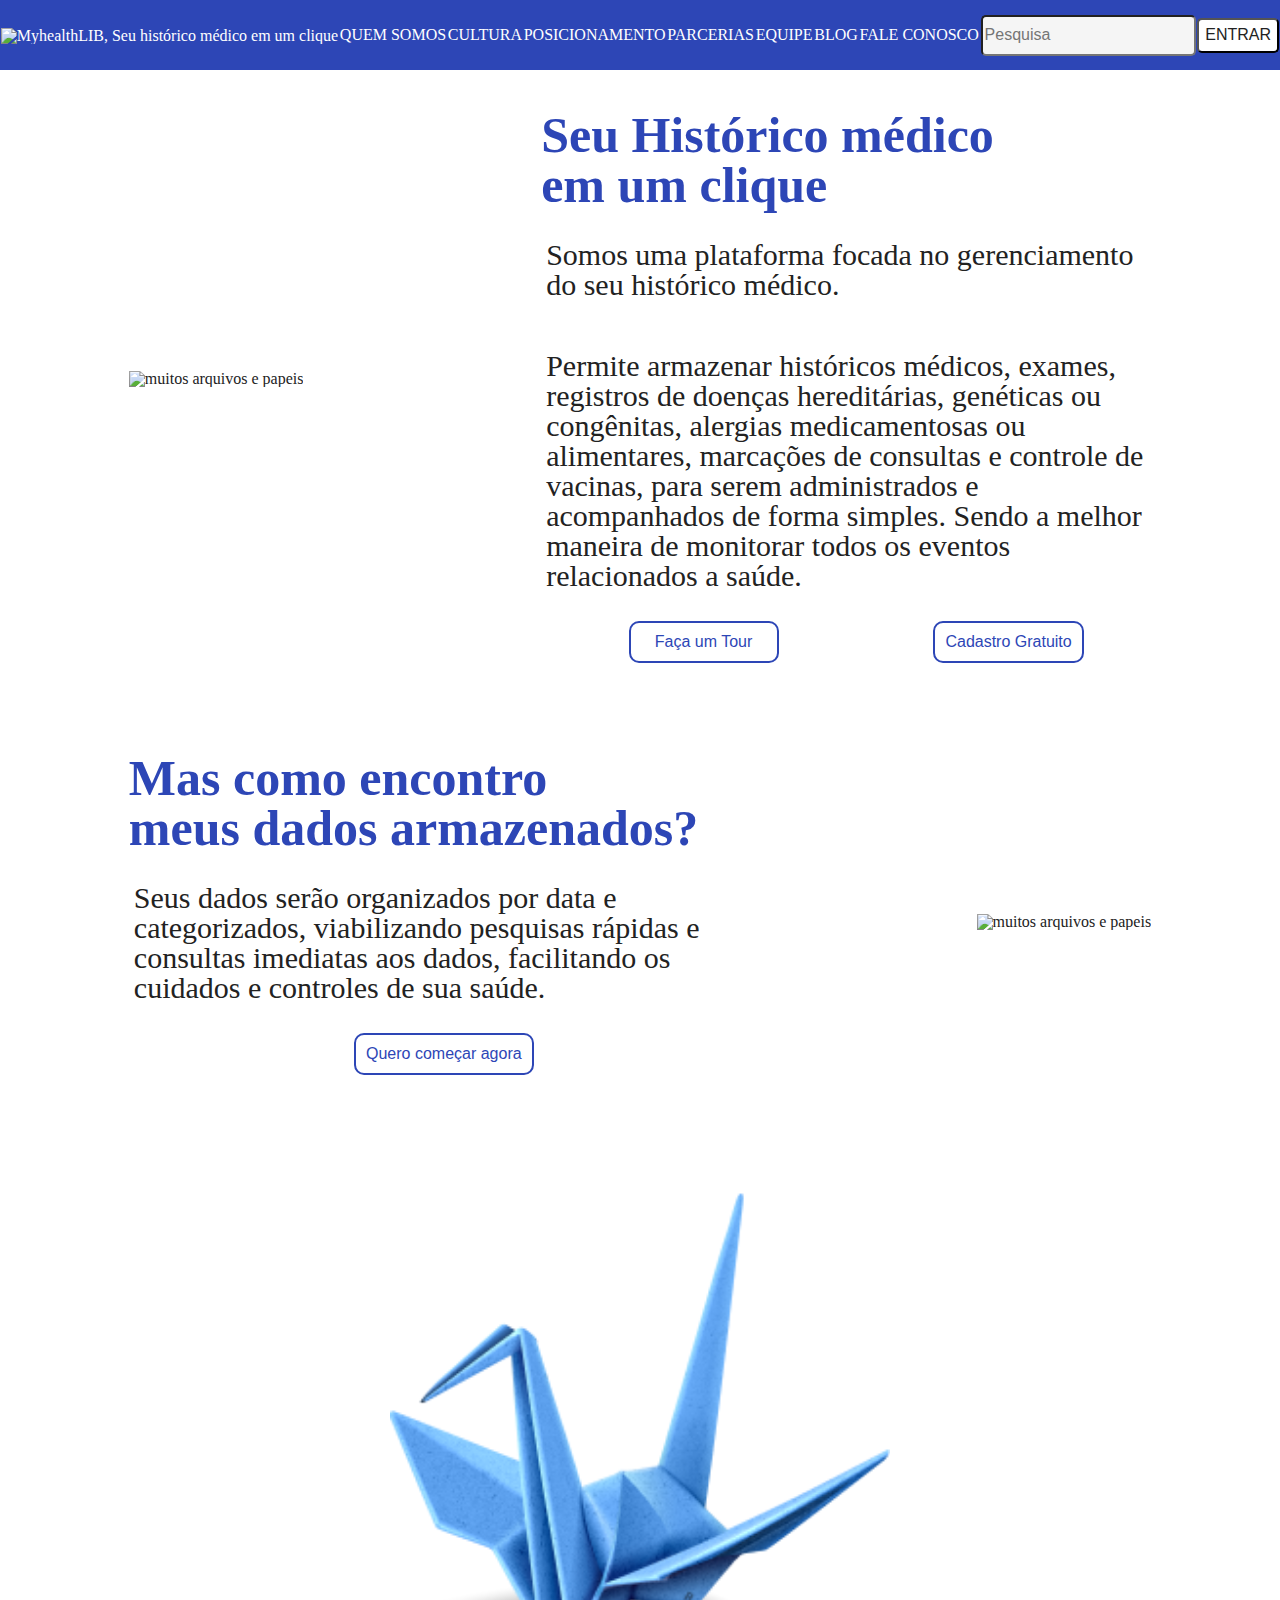
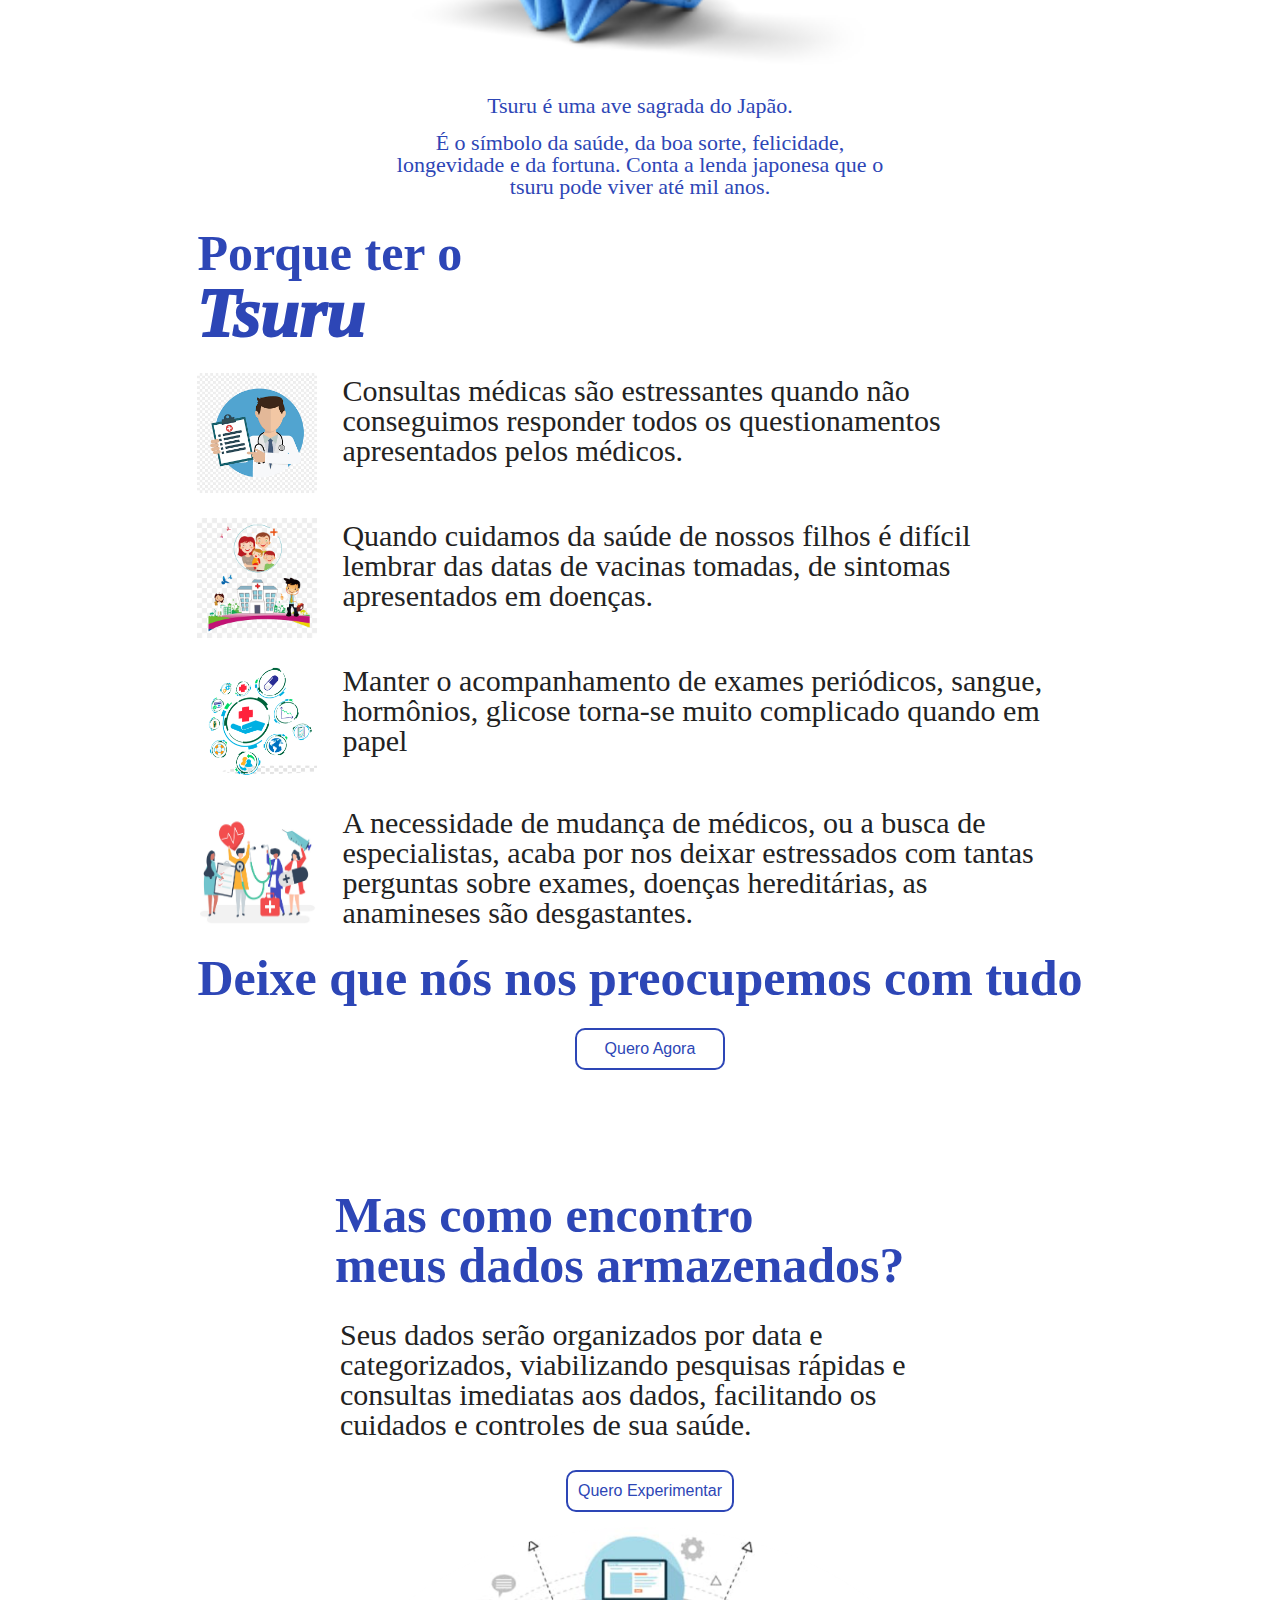
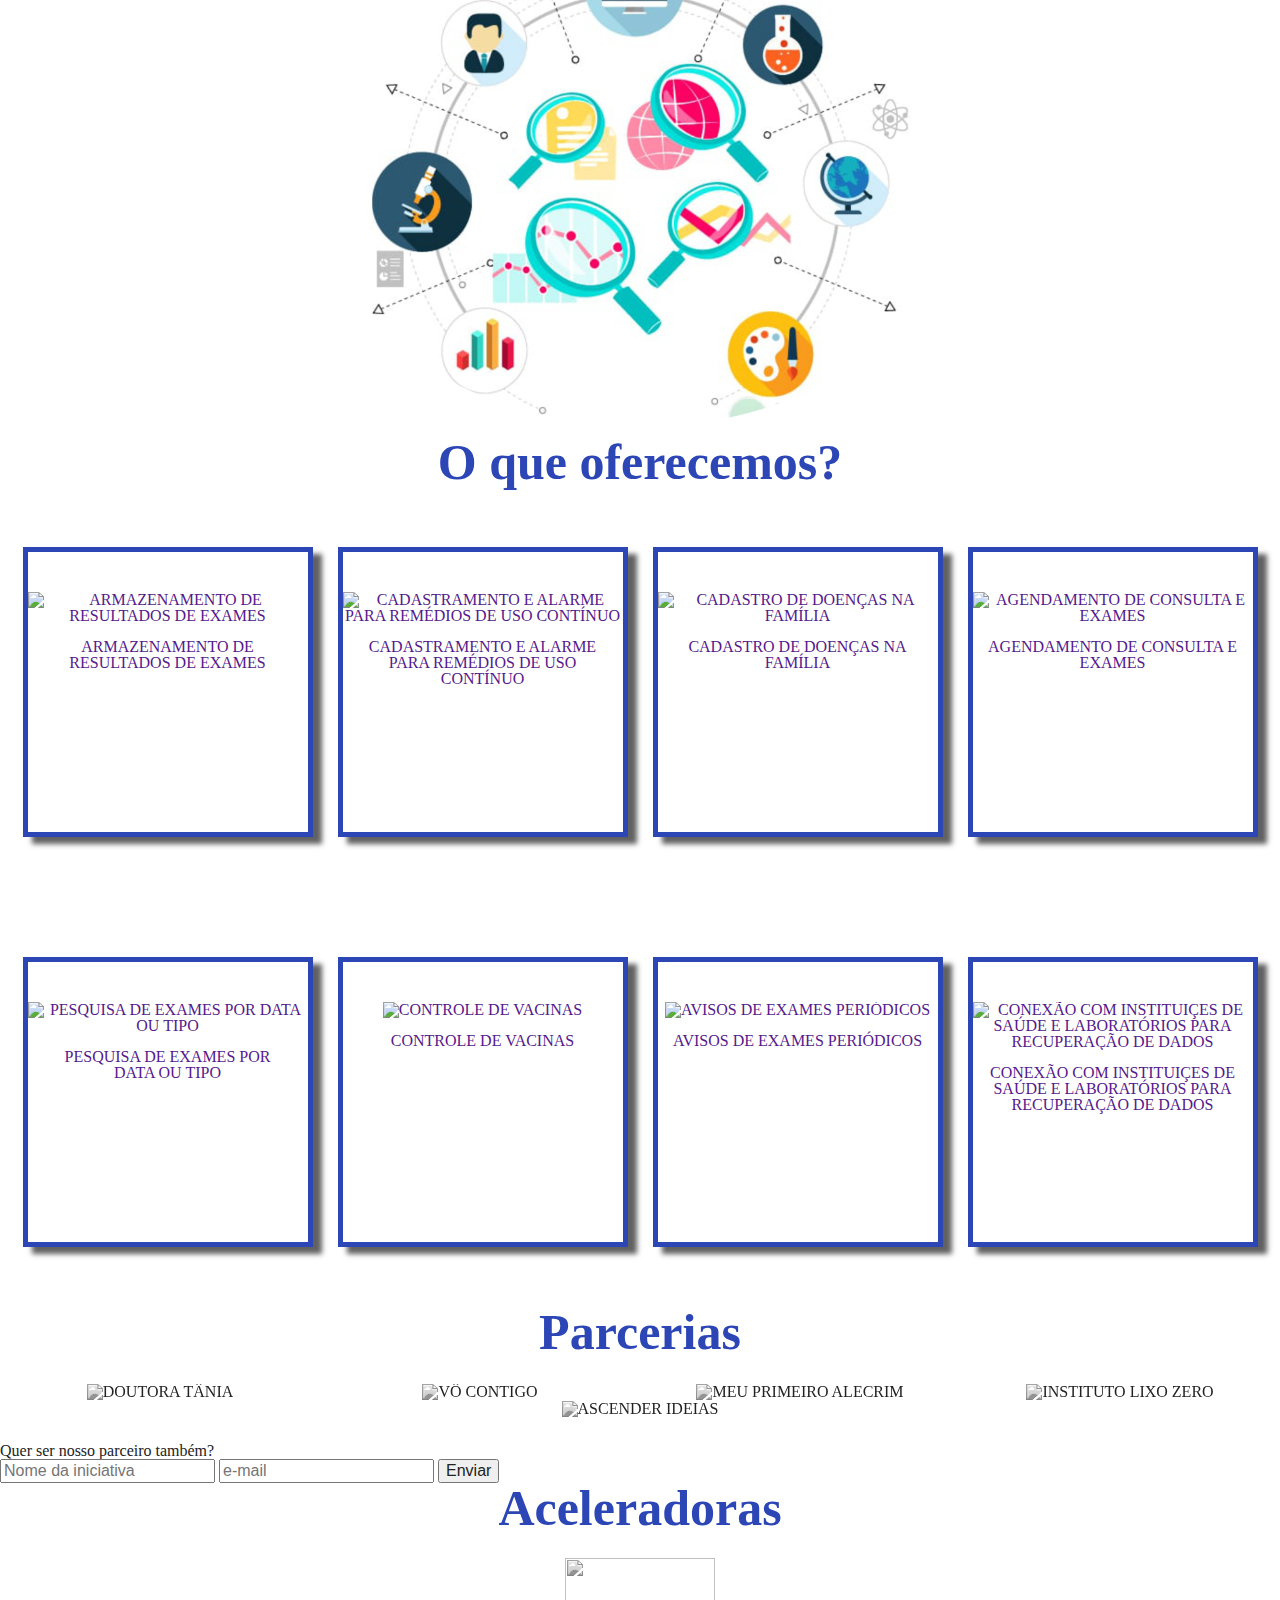
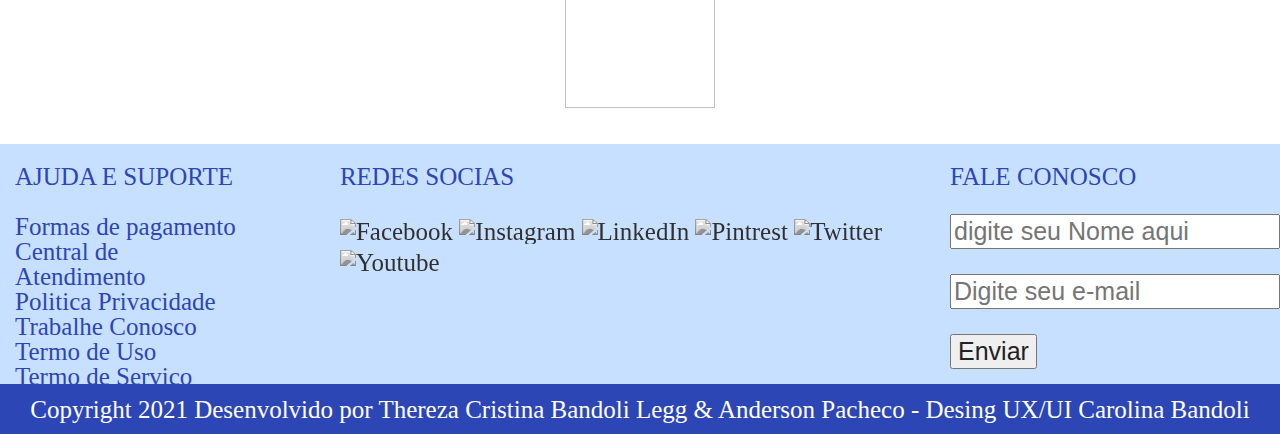
==== commit 54fa90f1: "Sombra nas funcionalidades, trocando de fonte e redefinindo tamanhos das fontes" ====
--- a/index.html
+++ b/index.html
@@ -106,10 +106,10 @@
     <section class="principal">
       <div class="imageHome">
         <img src="Front_End/images/tsuru.png" alt="muitos arquivos e papeis" />
-        <p>
-          Tsuru é uma ave sagrada do Japão. É o símbolo da saúde, da boa sorte,
-          felicidade, longevidade e da fortuna. Conta a lenda japonesa que o
-          tsuru pode viver até mil anos.
+        <p style="text-align: center">Tsuru é uma ave sagrada do Japão.</p>
+        <p style="text-align: center">
+          É o símbolo da saúde, da boa sorte, felicidade, longevidade e da
+          fortuna. Conta a lenda japonesa que o tsuru pode viver até mil anos.
         </p>
       </div>
       <div class="home">
@@ -289,7 +289,7 @@
       <div>
         <img
           src="Front_End/images/parceiros/color/ILZ.png"
-          alt="INSTITUI LIXO ZERO"
+          alt="INSTITUTO LIXO ZERO"
         />
       </div>
 
@@ -353,17 +353,23 @@
         <p>FALE CONOSCO</p>
         <br />
         <input type="text" name="nome" placeholder="digite seu Nome aqui" />
+        <br />
+        <br />
         <input type="e-mail" name="email" placeholder="Digite seu e-mail" />
         <br />
+        <br />
         <input class="buttonForm" type="submit" name="enviar" value="Enviar" />
       </div>
     </footer>
-    <footer id="license">
-      <p>Copyright 2021 Desenvolvido por Thereza Cristina Bandoli Legg</p>
-      <a class="redesSociaisRodape" href="">
+    <footer style="justify-content: center" id="license">
+      <p>
+        Copyright 2021 Desenvolvido por Thereza Cristina Bandoli Legg & Anderson
+        Pacheco - Desing UX/UI Carolina Bandoli
+      </p>
+      <!-- <a class="redesSociaisRodape" href="">
         <img src="Front_End/images/logos/gitHub.png" alt="GitHub" />
-      </a>
-      <p>& Anderson Pacheco Desing Carolina Bandoli</p>
+      </a> -->
+      <!-- <p>& Anderson Pacheco Desing Carolina Bandoli</p> -->
     </footer>
   </body>
 </html>
--- a/Front_End/css/styleSite.css
+++ b/Front_End/css/styleSite.css
@@ -22,7 +22,7 @@
 
 nav a {
   color: white;
-  font-size: large;
+  font-size: 16px;
   text-decoration: none;
 }
 
@@ -56,7 +56,7 @@
 .imageHome p {
   margin-top: 15px;
   max-width: 500px;
-  font-size: x-large;
+  font-size: 22px;
   color: #2d46b6;
 }
 
@@ -122,7 +122,7 @@
   /* border: solid 5px orange; */
   padding: 10px;
   text-align: center;
-  font-size: x-large;
+  font-size: 22px;
   justify-content: space-around;
 }
 
@@ -191,12 +191,12 @@
 }
 
 #comoSurgiu h1 {
-  font-size: xx-large;
+  font-size: 28px;
   font-weight: bolder;
 }
 
 #comoSurgiu aside {
-  font-size: large;
+  font-size: 22px;
   padding-left: 20%;
   padding-right: 20%;
 }
@@ -216,7 +216,7 @@
 }
 
 #posicionamento h1 {
-  font-size: xx-large;
+  font-size: 28px;
   font-weight: bolder;
 }
 
@@ -230,7 +230,7 @@
   max-width: 95%;
 }
 #posicionamento h2 {
-  font-size: x-large;
+  font-size: 22px;
   font-weight: boldr;
 }
 #posicionamento h3 {
@@ -239,7 +239,7 @@
 }
 
 #posicionamento aside {
-  font-size: large;
+  font-size: 18px;
   padding-left: 20%;
   padding-right: 20%;
 }
@@ -247,7 +247,7 @@
 #quemSomosEsquerda {
   /* border: solid 2px yellowgreen; */
   width: 45%;
-  font-size: x-large;
+  font-size: 22px;
   justify-content: space-around;
 }
 
@@ -349,6 +349,9 @@
   align-items: center;
   justify-content: center;
   justify-items: center;
+  -webkit-box-shadow: 9px 7px 5px rgba(50, 50, 50, 0.77);
+  -moz-box-shadow: 9px 7px 5px rgba(50, 50, 50, 0.77);
+  box-shadow: 9px 7px 5px rgba(50, 50, 50, 0.77);
 }
 
 .redesSociais img {
